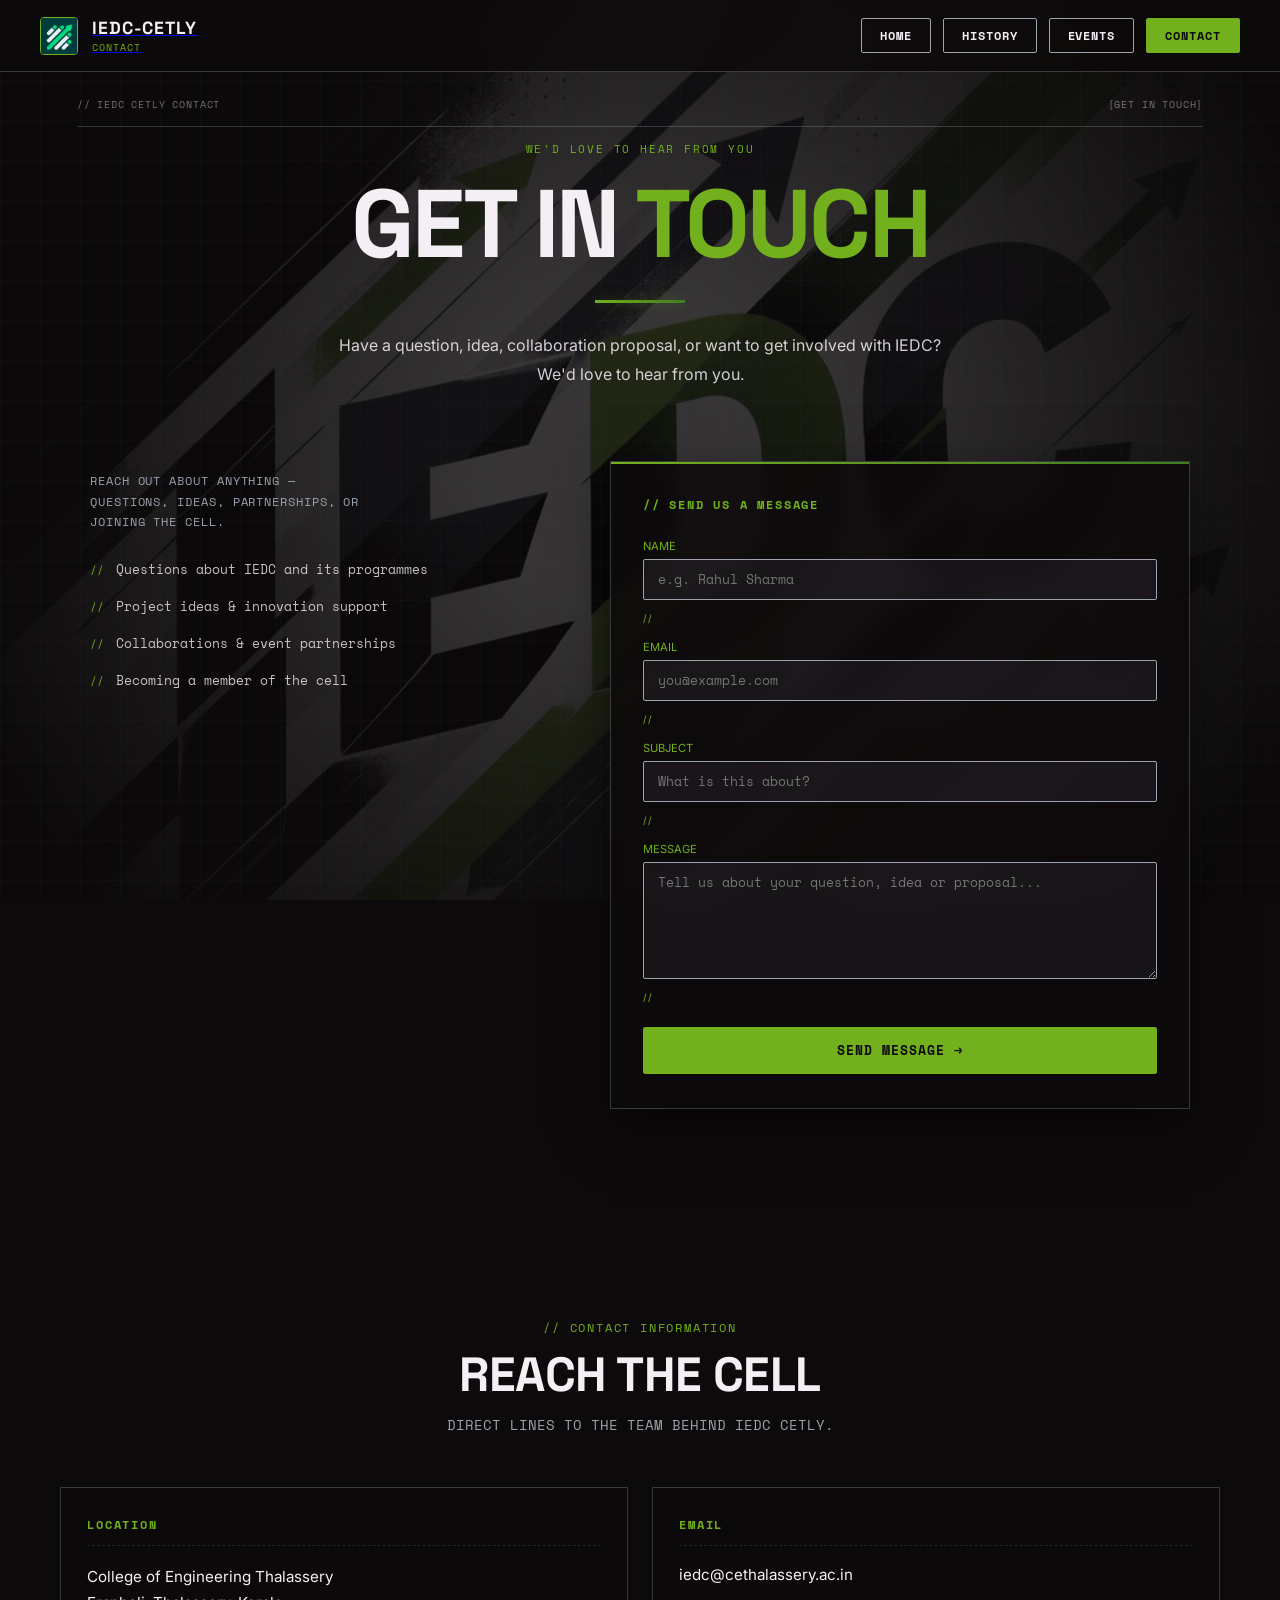
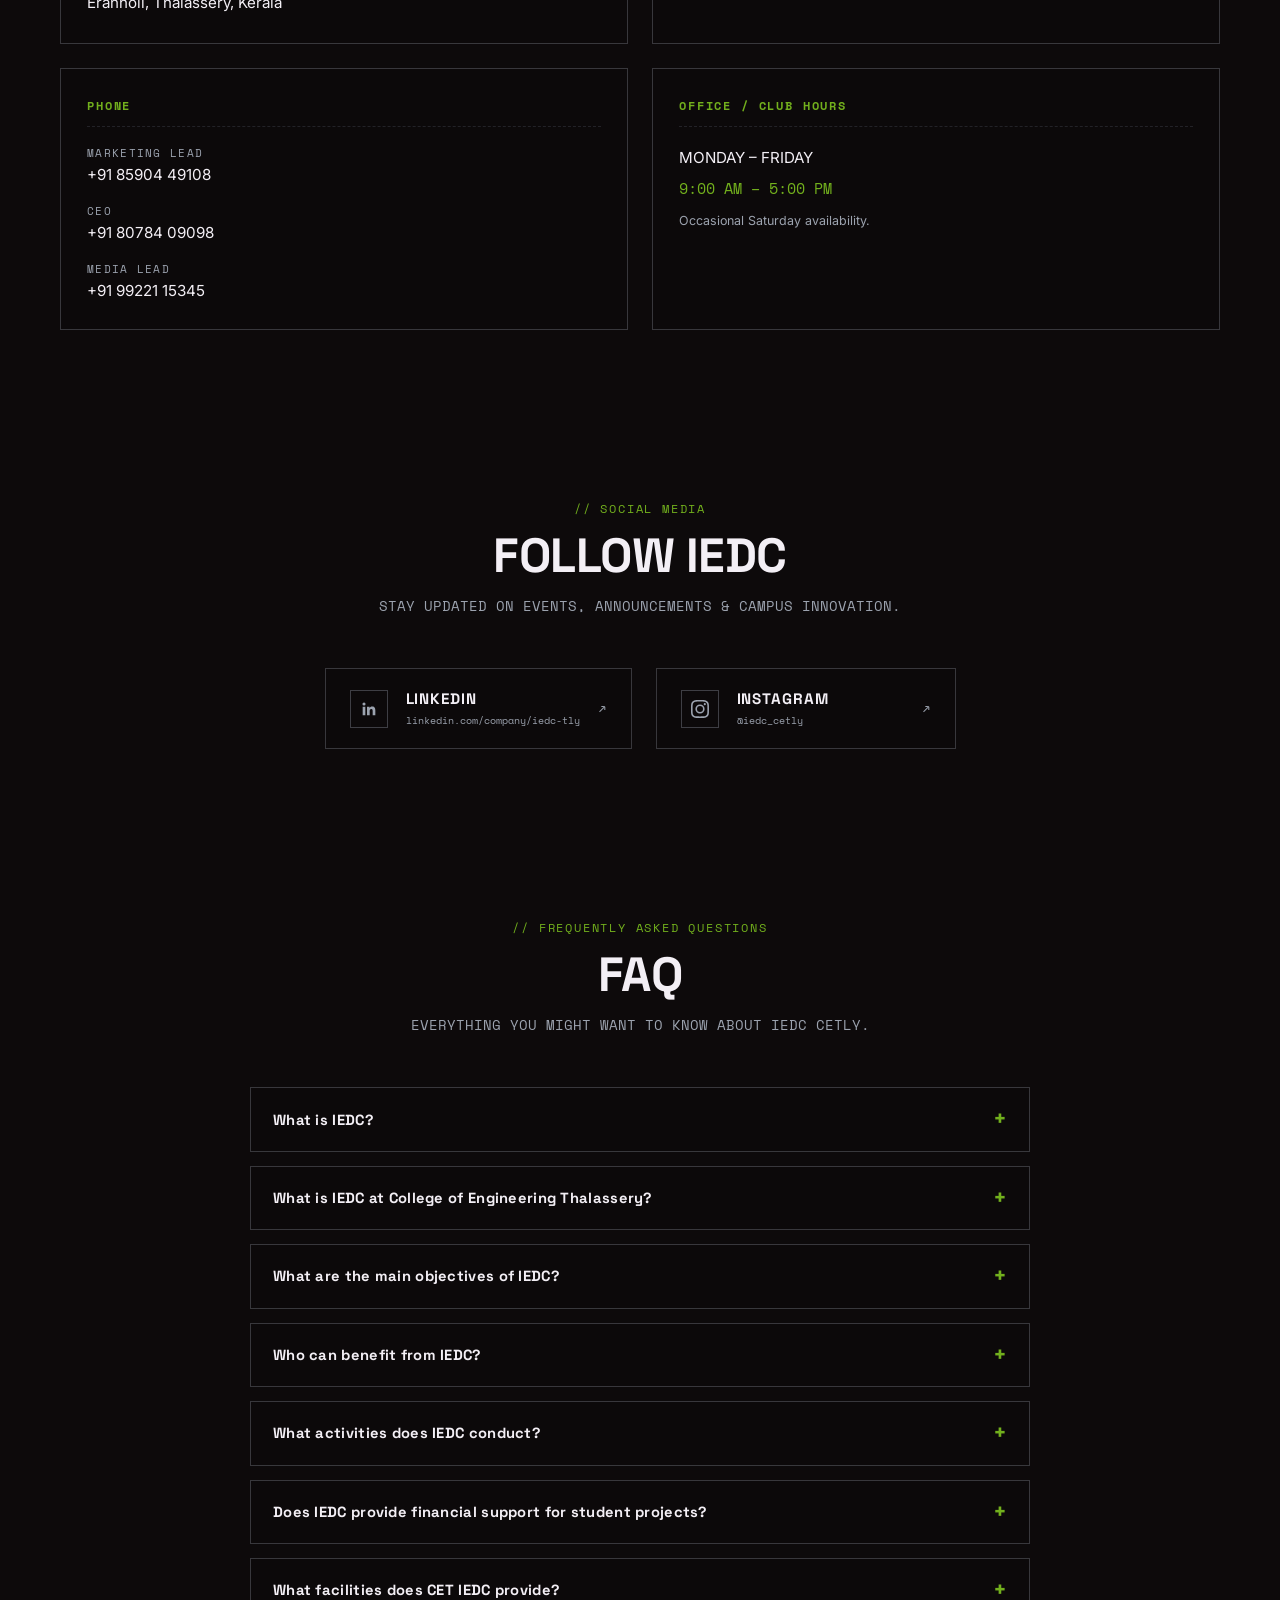
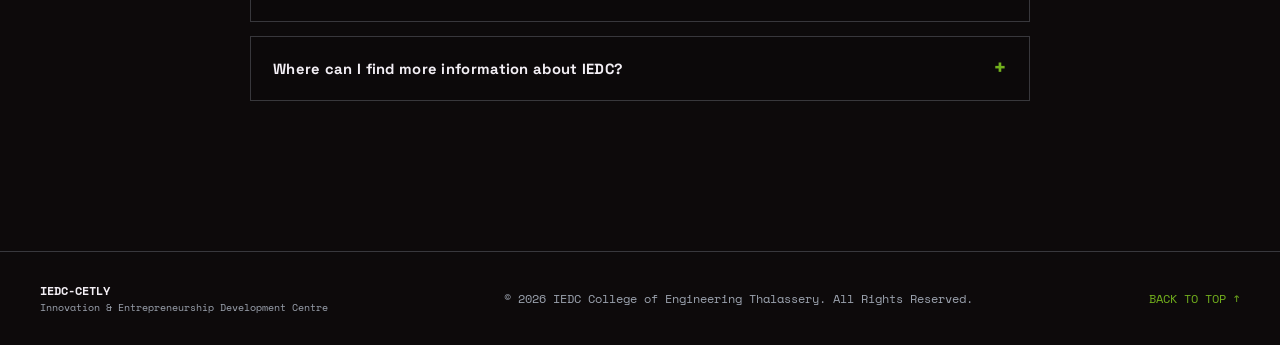
==== contact.html @ cf69c220 "Added contact page" ====
<!DOCTYPE html>
<html lang="en">
<head>
  <meta charset="UTF-8">
  <meta name="viewport" content="width=device-width, initial-scale=1.0">

  <title>Contact | IEDC-CETLY</title>

  <meta name="description" content="Get in touch with IEDC College of Engineering Thalassery — send a message, reach the team directly, follow us on social media, and find answers to common questions.">
  <meta name="theme-color" content="#0D0A0B">

  <!-- Open Graph / Social Media -->
  <meta property="og:type" content="website">
  <meta property="og:url" content="https://iedc-tly.github.io/IEDC-CETLY/contact.html">
  <meta property="og:title" content="Contact | IEDC-CETLY">
  <meta property="og:description" content="Get in touch with IEDC College of Engineering Thalassery.">
  <meta property="og:image" content="https://iedc-tly.github.io/IEDC-CETLY/backdrop.jpg">

  <!-- Twitter Card -->
  <meta name="twitter:card" content="summary_large_image">
  <meta name="twitter:title" content="Contact | IEDC-CETLY">
  <meta name="twitter:description" content="Get in touch with IEDC College of Engineering Thalassery.">
  <meta name="twitter:image" content="https://iedc-tly.github.io/IEDC-CETLY/backdrop.jpg">

  <!-- Fonts -->
  <link rel="preconnect" href="https://fonts.googleapis.com">
  <link rel="preconnect" href="https://fonts.gstatic.com" crossorigin>
  <link href="https://fonts.googleapis.com/css2?family=Space+Grotesk:wght@400;600;700&family=Space+Mono:ital,wght@0,400;0,700;1,400&family=Inter:wght@300;400;500;600&display=swap" rel="stylesheet">

  <!-- Stylesheets -->
  <link rel="stylesheet" href="style.css">
  <link rel="stylesheet" href="contact.css">
</head>
<body>

  <!-- Background System -->
  <div class="grid-background" aria-hidden="true"></div>
  <div class="backdrop-wrapper" aria-hidden="true">
    <picture class="backdrop-picture">
      <source media="(max-width: 768px)" srcset="mob-backdrop.png">
      <img src="backdrop.jpg" alt="" class="backdrop-img">
    </picture>
    <div class="backdrop-overlay"></div>
  </div>

  <!-- Navigation Bar -->
  <header class="navbar">
    <a href="index.html" class="nav-brand" aria-label="Return to IEDC-CETLY Homepage">
      <img src="iedclogo.jpeg" alt="IEDC CETLY Logo" class="brand-logo">
      <div class="brand-text">
        <span class="brand-title">IEDC-CETLY</span>
        <span class="brand-sub font-mono">CONTACT</span>
      </div>
    </a>

    <!-- Mobile Hamburger Toggle -->
    <button class="nav-toggle font-mono" id="nav-toggle" aria-label="Toggle navigation menu" aria-expanded="false">
      <span class="hamburger-bar"></span>
      <span class="hamburger-bar"></span>
      <span class="hamburger-bar"></span>
    </button>

    <nav class="nav-actions" id="nav-actions" aria-label="Main Navigation">
      <a href="index.html" class="btn btn-outline font-mono history-link">
        HOME
      </a>
      <a href="history.html" class="btn btn-outline font-mono history-link">
        HISTORY
      </a>
      <a href="events.html" class="btn btn-outline font-mono event-link">
        EVENTS
      </a>
      <a href="contact.html" class="btn btn-primary font-mono contact-link" aria-current="page">
        CONTACT
      </a>
    </nav>
  </header>

  <main>

    <!-- =========================================
         GET IN TOUCH
         ========================================= -->
    <section class="contact-intro">
      <div class="contact-intro-meta font-mono">
        <span>// IEDC CETLY CONTACT</span>
        <span>[GET IN TOUCH]</span>
      </div>

      <div class="contact-intro-content">
        <p class="contact-kicker font-mono">
          WE'D LOVE TO HEAR FROM YOU
        </p>

        <h1 class="contact-intro-title">
          GET IN <span>TOUCH</span>
        </h1>

        <div class="contact-intro-rule" aria-hidden="true"></div>

        <p class="contact-intro-message">
          Have a question, idea, collaboration proposal, or want to get involved with IEDC? We'd love to hear from you.
        </p>

        <div class="contact-intro-layout">
          <div class="contact-intro-copy">
            <p class="contact-intro-note font-mono">
              REACH OUT ABOUT ANYTHING — QUESTIONS, IDEAS, PARTNERSHIPS, OR JOINING THE CELL.
            </p>
            <ul class="contact-topics font-mono">
              <li>Questions about IEDC and its programmes</li>
              <li>Project ideas &amp; innovation support</li>
              <li>Collaborations &amp; event partnerships</li>
              <li>Becoming a member of the cell</li>
            </ul>
          </div>

          <div class="contact-form-card">
            <h2 class="contact-form-title font-mono">// SEND US A MESSAGE</h2>

            <form class="contact-form" id="contact-form" novalidate>
              <div class="form-group">
                <label for="contact-name">NAME</label>
                <input type="text" id="contact-name" name="name" placeholder="e.g. Rahul Sharma" required>
                <small class="contact-field-error" id="err-name" role="alert"></small>
              </div>

              <div class="form-group">
                <label for="contact-email">EMAIL</label>
                <input type="email" id="contact-email" name="email" placeholder="you@example.com" required>
                <small class="contact-field-error" id="err-email" role="alert"></small>
              </div>

              <div class="form-group">
                <label for="contact-subject">SUBJECT</label>
                <input type="text" id="contact-subject" name="subject" placeholder="What is this about?" required>
                <small class="contact-field-error" id="err-subject" role="alert"></small>
              </div>

              <div class="form-group">
                <label for="contact-message">MESSAGE</label>
                <textarea id="contact-message" name="message" rows="5" placeholder="Tell us about your question, idea or proposal..." required></textarea>
                <small class="contact-field-error" id="err-message" role="alert"></small>
              </div>

              <div class="contact-submit-row">
                <button type="submit" class="btn btn-primary font-mono" id="contact-submit">SEND MESSAGE →</button>
              </div>
            </form>

            <!-- Success / error states — activated once the contact
                 backend endpoint is connected (see CONTACT_CONFIG in
                 contact.js). Hidden until then. -->
            <div class="contact-view-success" id="contact-view-success" hidden tabindex="-1">
              <div class="contact-check" aria-hidden="true">✓</div>
              <h3>MESSAGE SENT SUCCESSFULLY</h3>
              <p>Thanks for reaching out. Our team will get back to you at <b id="contact-success-email"></b> soon.</p>
              <button type="button" class="btn btn-outline btn-sm font-mono" id="contact-success-again">SEND ANOTHER MESSAGE →</button>
            </div>

            <div class="contact-view-error" id="contact-view-error" hidden tabindex="-1">
              <div class="contact-error-mark" aria-hidden="true">!</div>
              <h3>MESSAGE COULD NOT BE SENT</h3>
              <p id="contact-error-msg">SOMETHING WENT WRONG. PLEASE TRY AGAIN.</p>
              <button type="button" class="btn btn-outline btn-sm font-mono" id="contact-error-retry">TRY AGAIN →</button>
            </div>
          </div>
        </div>
      </div>
    </section>

    <!-- =========================================
         CONTACT INFORMATION
         ========================================= -->
    <section class="contact-section" id="contact-info">
      <div class="section-header contact-section-header reveal">
        <div class="section-tag font-mono">// CONTACT INFORMATION</div>
        <h2 class="section-title">REACH THE CELL</h2>
        <p class="section-subtitle font-mono">DIRECT LINES TO THE TEAM BEHIND IEDC CETLY.</p>
      </div>

      <div class="contact-info-grid">
        <div class="contact-info-block reveal">
          <div class="contact-info-label font-mono">LOCATION</div>
          <div class="contact-info-value">College of Engineering Thalassery</div>
          <div class="contact-info-value">Eranholi, Thalassery, Kerala</div>
        </div>

        <div class="contact-info-block reveal">
          <div class="contact-info-label font-mono">EMAIL</div>
          <a class="contact-info-link" href="mailto:iedc@cethalassery.ac.in">iedc@cethalassery.ac.in</a>
        </div>

        <div class="contact-info-block reveal">
          <div class="contact-info-label font-mono">PHONE</div>
          <ul class="contact-phone-list">
            <li>
              <span class="contact-role font-mono">MARKETING LEAD</span>
              <a class="contact-info-link" href="tel:+918590449108">+91 85904 49108</a>
            </li>
            <li>
              <span class="contact-role font-mono">CEO</span>
              <a class="contact-info-link" href="tel:+918078409098">+91 80784 09098</a>
            </li>
            <li>
              <span class="contact-role font-mono">MEDIA LEAD</span>
              <a class="contact-info-link" href="tel:+919922115345">+91 99221 15345</a>
            </li>
          </ul>
        </div>

        <div class="contact-info-block reveal">
          <div class="contact-info-label font-mono">OFFICE / CLUB HOURS</div>
          <div class="contact-info-value">MONDAY – FRIDAY</div>
          <div class="contact-info-time font-mono">9:00 AM – 5:00 PM</div>
          <div class="contact-info-note">Occasional Saturday availability.</div>
        </div>
      </div>
    </section>

    <!-- =========================================
         SOCIAL MEDIA
         ========================================= -->
    <section class="contact-section" id="social">
      <div class="section-header contact-section-header reveal">
        <div class="section-tag font-mono">// SOCIAL MEDIA</div>
        <h2 class="section-title">FOLLOW IEDC</h2>
        <p class="section-subtitle font-mono">STAY UPDATED ON EVENTS, ANNOUNCEMENTS &amp; CAMPUS INNOVATION.</p>
      </div>

      <div class="contact-social-links">
        <a class="contact-social-link" href="https://www.linkedin.com/company/iedc-tly/" target="_blank" rel="noopener">
          <span class="contact-social-icon" aria-hidden="true">
            <svg viewBox="0 0 24 24" width="18" height="18" fill="currentColor" focusable="false">
              <path d="M20.45 20.45h-3.55v-5.57c0-1.33-.03-3.04-1.85-3.04-1.86 0-2.14 1.45-2.14 2.94v5.67H9.35V9h3.41v1.56h.05c.47-.9 1.63-1.85 3.36-1.85 3.6 0 4.27 2.37 4.27 5.45v6.29zM5.34 7.43a2.06 2.06 0 1 1 0-4.12 2.06 2.06 0 0 1 0 4.12zM7.12 20.45H3.56V9h3.56v11.45z"/>
            </svg>
          </span>
          <span class="contact-social-meta">
            <span class="contact-social-name">LINKEDIN</span>
            <span class="contact-social-handle font-mono">linkedin.com/company/iedc-tly</span>
          </span>
          <span class="contact-social-arrow font-mono" aria-hidden="true">↗</span>
        </a>

        <a class="contact-social-link" href="https://www.instagram.com/iedc_cetly/" target="_blank" rel="noopener">
          <span class="contact-social-icon" aria-hidden="true">
            <svg viewBox="0 0 24 24" width="18" height="18" fill="currentColor" focusable="false">
              <path d="M12 2.16c3.2 0 3.58.01 4.85.07 1.17.05 1.8.25 2.23.41.56.22.96.48 1.38.9.42.42.68.82.9 1.38.16.42.36 1.06.41 2.23.06 1.27.07 1.65.07 4.85s-.01 3.58-.07 4.85c-.05 1.17-.25 1.8-.41 2.23-.22.56-.48.96-.9 1.38-.42.42-.82.68-1.38.9-.42.16-1.06.36-2.23.41-1.27.06-1.65.07-4.85.07s-3.58-.01-4.85-.07c-1.17-.05-1.8-.25-2.23-.41a3.72 3.72 0 0 1-1.38-.9 3.72 3.72 0 0 1-.9-1.38c-.16-.42-.36-1.06-.41-2.23-.06-1.27-.07-1.65-.07-4.85s.01-3.58.07-4.85c.05-1.17.25-1.8.41-2.23.22-.56.48-.96.9-1.38.42-.42.82-.68 1.38-.9.42-.16 1.06-.36 2.23-.41 1.27-.06 1.65-.07 4.85-.07zM12 0C8.74 0 8.33.01 7.05.07 5.78.13 4.9.33 4.14.63a5.88 5.88 0 0 0-2.13 1.38A5.88 5.88 0 0 0 .63 4.14C.33 4.9.13 5.78.07 7.05.01 8.33 0 8.74 0 12s.01 3.67.07 4.95c.06 1.27.26 2.15.56 2.91.31.8.72 1.47 1.38 2.13a5.88 5.88 0 0 0 2.13 1.38c.76.3 1.64.5 2.91.56C8.33 23.99 8.74 24 12 24s3.67-.01 4.95-.07c1.27-.06 2.15-.26 2.91-.56a5.88 5.88 0 0 0 2.13-1.38 5.88 5.88 0 0 0 1.38-2.13c.3-.76.5-1.64.56-2.91.06-1.28.07-1.69.07-4.95s-.01-3.67-.07-4.95c-.06-1.27-.26-2.15-.56-2.91a5.88 5.88 0 0 0-1.38-2.13A5.88 5.88 0 0 0 19.86.63c-.76-.3-1.64-.5-2.91-.56C15.67.01 15.26 0 12 0zm0 5.84A6.16 6.16 0 1 0 18.16 12 6.16 6.16 0 0 0 12 5.84zm0 10.15A4 4 0 1 1 16 12a4 4 0 0 1-4 3.99zm7.85-10.4a1.44 1.44 0 1 1-1.44-1.44 1.44 1.44 0 0 1 1.44 1.44z"/>
            </svg>
          </span>
          <span class="contact-social-meta">
            <span class="contact-social-name">INSTAGRAM</span>
            <span class="contact-social-handle font-mono">@iedc_cetly</span>
          </span>
          <span class="contact-social-arrow font-mono" aria-hidden="true">↗</span>
        </a>
      </div>
    </section>

    <!-- =========================================
         FAQ
         ========================================= -->
    <section class="contact-section contact-faq-section" id="faq">
      <div class="section-header contact-section-header reveal">
        <div class="section-tag font-mono">// FREQUENTLY ASKED QUESTIONS</div>
        <h2 class="section-title">FAQ</h2>
        <p class="section-subtitle font-mono">EVERYTHING YOU MIGHT WANT TO KNOW ABOUT IEDC CETLY.</p>
      </div>

      <div class="faq-list" id="faq-list"></div>
    </section>

  </main>

  <!-- Footer -->
  <footer class="footer font-mono">
    <div class="footer-content">
      <div class="footer-brand">
        <span class="footer-title">IEDC-CETLY</span>
        <span class="footer-sub">Innovation & Entrepreneurship Development Centre</span>
      </div>
      <div class="footer-rights">
        © 2026 IEDC College of Engineering Thalassery. All Rights Reserved.
      </div>
      <div class="footer-top">
        <a href="#" id="scroll-top">BACK TO TOP ↑</a>
      </div>
    </div>
  </footer>

  <!-- Scripts -->
  <script src="contact.js"></script>
</body>
</html>
---- style.css ----
/* ==========================================================================
   IEDC-CETLY Minimal Design System
   Colors strictly used: #0D0A0B, #454955, #F3EFF5, #72B01D, #3F7D20
   ========================================================================== */

:root {
  --color-black: #0D0A0B;
  --color-gray: #9CA3AF;
  --color-light: #F3EFF5;
  --color-green-light: #72B01D;
  --color-green-dark: #3F7D20;
  
  --font-sans: 'Space Grotesk', 'Inter', -apple-system, BlinkMacSystemFont, sans-serif;
  --font-mono: 'Space Mono', monospace;
  --font-body: 'Inter', sans-serif;

  --border-subtle: 1px solid rgba(156, 163, 175, 0.3);
  --border-accent: 1px solid #72B01D;
}

* {
  margin: 0;
  padding: 0;
  box-sizing: border-box;
}

html {
  scroll-behavior: smooth;
  background-color: var(--color-black);
  color: var(--color-light);
  font-family: var(--font-body);
}

body {
  min-height: 100vh;
  position: relative;
  overflow-x: hidden;
}

.font-mono {
  font-family: var(--font-mono);
}

/* Background Grid & Image Backdrop */
.grid-background {
  position: fixed;
  top: 0;
  left: 0;
  width: 100vw;
  height: 100vh;
  background-image: 
    linear-gradient(to right, rgba(69, 73, 85, 0.08) 1px, transparent 1px),
    linear-gradient(to bottom, rgba(69, 73, 85, 0.08) 1px, transparent 1px);
  background-size: 40px 40px;
  pointer-events: none;
  z-index: 1;
}

.backdrop-wrapper {
  position: fixed;
  top: 0;
  left: 0;
  width: 100%;
  height: 100%;
  z-index: 0;
  opacity: 0.18;
  pointer-events: none;
}

.backdrop-picture {
  display: block;
  width: 100%;
  height: 100%;
}

.backdrop-picture img,
.backdrop-img {
  width: 100%;
  height: 100%;
  object-fit: cover;
  filter: grayscale(30%) contrast(110%);
}

.backdrop-overlay {
  position: absolute;
  top: 0;
  left: 0;
  width: 100%;
  height: 100%;
  background: radial-gradient(circle at center, transparent 20%, var(--color-black) 90%);
}

/* Navbar */
.navbar {
  position: fixed;
  top: 0;
  left: 0;
  width: 100%;
  height: 72px;
  display: flex;
  align-items: center;
  justify-content: space-between;
  padding: 0 40px;
  background: rgba(13, 10, 11, 0.85);
  backdrop-filter: blur(12px);
  border-bottom: var(--border-subtle);
  z-index: 100;
}

.nav-brand {
  display: flex;
  align-items: center;
  gap: 14px;
}

.brand-logo {
  width: 38px;
  height: 38px;
  border-radius: 4px;
  object-fit: cover;
  border: 1px solid var(--color-green-light);
}

.brand-text {
  display: flex;
  flex-direction: column;
}

.brand-title {
  font-family: var(--font-sans);
  font-weight: 700;
  font-size: 1.1rem;
  letter-spacing: 0.05em;
  color: var(--color-light);
}

.brand-sub {
  font-size: 0.65rem;
  color: var(--color-green-light);
  letter-spacing: 0.1em;
}


/* Accessibility Focus Ring & Scroll Lock */
:focus-visible {
  outline: 2px solid var(--color-green-light);
  outline-offset: 3px;
}

body.modal-open {
  overflow: hidden;
}

.nav-actions {
  display: flex;
  align-items: center;
  gap: 12px;
}

/* Mobile Hamburger Toggle Button */
.nav-toggle {
  display: none;
  flex-direction: column;
  justify-content: space-around;
  width: 32px;
  height: 32px;
  background: transparent;
  border: 1px solid var(--color-green-light);
  border-radius: 4px;
  padding: 6px 4px;
  cursor: pointer;
  z-index: 110;
}

.hamburger-bar {
  width: 100%;
  height: 2px;
  background-color: var(--color-green-light);
  transition: all 0.3s ease;
  transform-origin: center;
}

.nav-toggle.active .hamburger-bar:nth-child(1) {
  transform: translateY(7px) rotate(45deg);
}

.nav-toggle.active .hamburger-bar:nth-child(2) {
  opacity: 0;
}

.nav-toggle.active .hamburger-bar:nth-child(3) {
  transform: translateY(-7px) rotate(-45deg);
}

/* Buttons */
.btn {
  display: inline-flex;
  align-items: center;
  justify-content: center;
  text-decoration: none;
  padding: 8px 18px;
  font-size: 0.75rem;
  font-weight: 700;
  letter-spacing: 0.08em;
  cursor: pointer;
  transition: all 0.25s ease;
  border-radius: 2px;
  outline: none;
}

.btn:hover,
.btn:focus,
.btn:active {
  text-decoration: none;
}

.btn-outline {
  background: transparent;
  color: var(--color-light);
  border: 1px solid var(--color-gray);
}

.history-link,
.event-link,
.contact-link,
.open-events {
  text-decoration: none;
}

.btn-outline:hover {
  border-color: var(--color-green-light);
  color: var(--color-green-light);
  background: rgba(114, 176, 29, 0.08);
}

.btn-primary {
  background: var(--color-green-light);
  color: var(--color-black);
  border: 1px solid var(--color-green-light);
}

.btn-primary:hover {
  background: var(--color-green-dark);
  border-color: var(--color-green-dark);
  color: var(--color-light);
  box-shadow: 0 0 15px rgba(114, 176, 29, 0.3);
}

.btn-secondary {
  background: var(--color-gray);
  color: var(--color-light);
  border: 1px solid var(--color-gray);
}

.btn-secondary:hover {
  background: transparent;
  border-color: var(--color-light);
}

.btn-sm {
  padding: 5px 12px;
  font-size: 0.7rem;
}

/* Hero Section */
.hero-section {
  position: relative;
  min-height: 100vh;
  display: flex;
  align-items: center;
  justify-content: center;
  padding: 120px 20px 60px 20px;
  z-index: 2;
}

.frame-container {
  position: relative;
  max-width: 900px;
  width: 100%;
  border: var(--border-subtle);
  background: rgba(13, 10, 11, 0.75);
  backdrop-filter: blur(8px);
  padding: 60px 50px;
  text-align: center;
  box-shadow: 0 20px 50px rgba(0, 0, 0, 0.5);
}

.corner-mark {
  position: absolute;
  font-family: var(--font-mono);
  font-size: 1.2rem;
  color: var(--color-green-light);
  line-height: 1;
}

.top-left { top: -8px; left: -8px; }
.top-right { top: -8px; right: -8px; }
.bottom-left { bottom: -8px; left: -8px; }
.bottom-right { bottom: -8px; right: -8px; }

.hero-meta {
  display: flex;
  justify-content: space-between;
  font-size: 0.7rem;
  color: var(--color-gray);
  margin-bottom: 35px;
  border-bottom: 1px dashed rgba(69, 73, 85, 0.4);
  padding-bottom: 12px;
}

.hero-quote {
  font-family: var(--font-sans);
  font-size: clamp(2.5rem, 5vw, 4.2rem);
  font-weight: 700;
  line-height: 1.1;
  letter-spacing: -0.02em;
  color: var(--color-light);
  margin-bottom: 30px;
  text-transform: uppercase;
}

.highlight-text {
  color: var(--color-green-light);
  background: linear-gradient(180deg, transparent 60%, rgba(63, 125, 32, 0.4) 60%);
}

.hero-description {
  max-width: 680px;
  margin: 0 auto;
  font-size: 0.9rem;
  line-height: 1.7;
  color: rgba(243, 239, 245, 0.85);
  text-align: justify;
  border-left: 2px solid var(--color-green-light);
  padding-left: 20px;
}

.hero-buttons {
  display: flex;
  gap: 16px;
  justify-content: center;
  flex-wrap: wrap;
}

/* =========================================================
   LANDING PAGE: SMALL UPCOMING EVENT CARDS (BELOW HERO)
   ========================================================= */

.landing-events-section {
  position: relative;
  width: 100%;
  padding: 0 20px 50px 20px;
  z-index: 2;
}

.landing-events-container {
  max-width: 900px;
  margin: 0 auto;
}

.landing-events-header {
  display: flex;
  align-items: center;
  justify-content: space-between;
  margin-bottom: 16px;
}

.events-header-left {
  display: flex;
  align-items: center;
  gap: 10px;
}

.pulse-indicator {
  width: 8px;
  height: 8px;
  border-radius: 50%;
  background-color: var(--color-green-light);
  box-shadow: 0 0 8px var(--color-green-light);
  display: inline-block;
  animation: pulse-glow 2s infinite ease-in-out;
}

@keyframes pulse-glow {
  0%, 100% {
    opacity: 1;
    transform: scale(1);
    box-shadow: 0 0 8px var(--color-green-light);
  }
  50% {
    opacity: 0.4;
    transform: scale(0.85);
    box-shadow: 0 0 2px var(--color-green-light);
  }
}

.landing-events-header .section-tag {
  font-size: 0.72rem;
  color: var(--color-green-light);
  letter-spacing: 0.15em;
}

.landing-all-events-link {
  font-size: 0.72rem;
  color: var(--color-gray);
  letter-spacing: 0.1em;
  text-decoration: none;
  transition: color 0.2s ease;
}

.landing-all-events-link:hover {
  color: var(--color-green-light);
}

.landing-events-grid {
  display: grid;
  grid-template-columns: repeat(3, 1fr);
  gap: 18px;
}

.small-event-card {
  position: relative;
  display: flex;
  flex-direction: column;
  justify-content: space-between;
  background: rgba(13, 10, 11, 0.85);
  border: var(--border-subtle);
  backdrop-filter: blur(8px);
  padding: 20px 18px;
  transition: transform 0.3s ease, border-color 0.3s ease, box-shadow 0.3s ease;
}

.small-event-card::before {
  content: "";
  position: absolute;
  top: 0;
  left: 0;
  width: 0%;
  height: 2px;
  background: var(--color-green-light);
  transition: width 0.35s ease;
}

.small-event-card:hover {
  transform: translateY(-4px);
  border-color: var(--color-green-light);
  box-shadow: 0 10px 25px rgba(114, 176, 29, 0.12);
}

.small-event-card:hover::before {
  width: 100%;
}

.small-event-top {
  display: flex;
  align-items: center;
  justify-content: space-between;
  gap: 8px;
  margin-bottom: 12px;
}

.small-event-date {
  font-size: 0.68rem;
  font-weight: 700;
  color: var(--color-green-light);
  letter-spacing: 0.08em;
}

.small-event-tag {
  font-size: 0.58rem;
  letter-spacing: 0.08em;
  padding: 2px 6px;
  background: rgba(114, 176, 29, 0.1);
  border: 1px solid rgba(114, 176, 29, 0.3);
  color: var(--color-green-light);
  border-radius: 2px;
}

.small-event-title {
  font-family: var(--font-sans);
  font-size: 1.05rem;
  font-weight: 700;
  color: var(--color-light);
  line-height: 1.25;
  margin-bottom: 8px;
}

.small-event-desc {
  font-family: var(--font-body);
  font-size: 0.76rem;
  color: var(--color-gray);
  line-height: 1.5;
  margin-bottom: 14px;
  display: -webkit-box;
  -webkit-line-clamp: 2;
  -webkit-box-orient: vertical;
  overflow: hidden;
}

.small-event-details {
  font-size: 0.62rem;
  color: var(--color-gray);
  border-top: 1px dashed rgba(69, 73, 85, 0.4);
  padding-top: 10px;
  margin-bottom: 14px;
  letter-spacing: 0.05em;
}

.small-event-btn {
  width: 100%;
  text-align: center;
  font-size: 0.68rem;
  padding: 6px 12px;
  align-self: flex-start;
  margin-top: auto;
}

@media (max-width: 900px) {
  .landing-events-grid {
    grid-template-columns: repeat(2, 1fr);
  }
}

@media (max-width: 600px) {
  .landing-events-grid {
    grid-template-columns: 1fr;
    gap: 14px;
  }
}

/* Line Leading Section */
.line-leading-container {
  position: relative;
  display: flex;
  flex-direction: column;
  align-items: center;
  justify-content: center;
  padding: 40px 0;
  z-index: 2;
}

.line-meta {
  font-size: 0.75rem;
  color: var(--color-green-light);
  letter-spacing: 0.15em;
  margin-bottom: 15px;
  display: flex;
  align-items: center;
  gap: 8px;
}

.line-leading-track {
  width: 2px;
  height: 120px;
  background: rgba(69, 73, 85, 0.3);
  position: relative;
  overflow: hidden;
}

.line-leading-fill {
  width: 100%;
  height: 0%;
  background: linear-gradient(to bottom, var(--color-green-light), var(--color-green-dark));
  position: absolute;
  top: 0;
  left: 0;
  box-shadow: 0 0 10px var(--color-green-light);
}

/* Our Mission Section */
.mission-section {
  position: relative;
  max-width: 1200px;
  margin: 0 auto;
  padding: 60px 20px 60px 20px;
  z-index: 2;
}

.mission-grid {
  display: grid;
  grid-template-columns: repeat(auto-fit, minmax(280px, 1fr));
  gap: 24px;
}

.mission-card {
  position: relative;
  background: rgba(13, 10, 11, 0.85);
  border: var(--border-subtle);
  padding: 32px 28px;
  display: flex;
  flex-direction: column;
  transition: transform 0.3s ease, border-color 0.3s ease, box-shadow 0.3s ease;
  backdrop-filter: blur(8px);
  opacity: 0; /* Animated by anime.js on scroll */
  transform: translateY(30px);
}

.mission-card:hover {
  transform: translateY(-6px);
  border-color: var(--color-green-light);
  box-shadow: 0 10px 30px rgba(114, 176, 29, 0.12);
}

.mission-card:hover .card-border-line {
  width: 100%;
}

.mission-num {
  font-size: 0.75rem;
  color: var(--color-green-light);
  letter-spacing: 0.15em;
  margin-bottom: 16px;
  font-weight: 700;
}

.mission-card-title {
  font-family: var(--font-sans);
  font-size: 1.3rem;
  font-weight: 700;
  color: var(--color-light);
  margin-bottom: 12px;
  letter-spacing: -0.01em;
}

.mission-card-text {
  font-size: 0.85rem;
  color: var(--color-gray);
  line-height: 1.65;
}

/* Meet The Team Section */
.team-section {
  position: relative;
  max-width: 1200px;
  margin: 0 auto;
  padding: 60px 20px 120px 20px;
  z-index: 2;
}

.section-header {
  text-align: center;
  margin-bottom: 60px;
}

.section-tag {
  font-size: 0.75rem;
  color: var(--color-green-light);
  letter-spacing: 0.15em;
  margin-bottom: 8px;
}

.section-title {
  font-family: var(--font-sans);
  font-size: clamp(2rem, 4vw, 3rem);
  font-weight: 700;
  color: var(--color-light);
  letter-spacing: -0.01em;
}

.section-subtitle {
  font-size: 0.85rem;
  color: var(--color-gray);
  margin-top: 10px;
}

/* Centered Nodal Officer regular card above the leads */
.nodal-lead-container {
  display: flex;
  justify-content: center;
  margin-bottom: 28px;
}

.nodal-card-link {
  width: 100%;
  max-width: 280px;
}

/* Team Grid */
.team-grid {
  display: grid;
  grid-template-columns: repeat(auto-fill, minmax(260px, 1fr));
  gap: 24px;
}

.team-card-link {
  text-decoration: none;
  color: inherit;
  display: block;
}

.team-card-link:hover .card-footer {
  color: var(--color-green-light);
}

.team-card {
  position: relative;
  background: rgba(13, 10, 11, 0.85);
  border: var(--border-subtle);
  padding: 24px;
  display: flex;
  flex-direction: column;
  transition: transform 0.3s ease, border-color 0.3s ease;
  opacity: 0; /* Animated by anime.js on scroll */
  transform: translateY(30px);
}

.team-card:hover {
  transform: translateY(-6px);
  border-color: var(--color-green-light);
  box-shadow: 0 10px 30px rgba(114, 176, 29, 0.1);
}

.team-card:hover .card-border-line {
  width: 100%;
}

.card-border-line {
  position: absolute;
  top: 0;
  left: 0;
  height: 2px;
  width: 0%;
  background: var(--color-green-light);
  transition: width 0.4s ease;
}

.card-header {
  display: flex;
  justify-content: space-between;
  font-size: 0.7rem;
  margin-bottom: 20px;
  color: var(--color-gray);
}

.role-tag {
  color: var(--color-green-light);
  font-weight: 700;
}

.team-avatar-wrapper {
  position: relative;
  width: 100%;
  aspect-ratio: 4 / 5;
  background: rgba(13, 10, 11, 0.6);
  border: 1px solid rgba(243, 239, 245, 0.15);
  border-radius: 4px;
  overflow: hidden;
  margin-bottom: 18px;
  display: flex;
  align-items: center;
  justify-content: center;
  transition: border-color 0.3s ease, box-shadow 0.3s ease;
}

.team-card:hover .team-avatar-wrapper {
  border-color: var(--color-green-light);
  box-shadow: 0 0 16px rgba(114, 176, 29, 0.22);
}

.team-avatar-img {
  width: 100%;
  height: 100%;
  object-fit: cover;
  object-position: center 15%;
  filter: grayscale(15%) contrast(105%);
  transition: transform 0.4s ease, filter 0.4s ease;
  display: block;
}

.team-card:hover .team-avatar-img {
  filter: grayscale(0%) contrast(110%);
  transform: scale(1.05);
}

.avatar-placeholder {
  width: 100%;
  height: 100%;
  background: rgba(69, 73, 85, 0.35);
  display: flex;
  align-items: center;
  justify-content: center;
  color: var(--color-green-light);
  font-family: var(--font-mono);
  font-weight: 700;
  font-size: 1.8rem;
  transition: background 0.3s ease, color 0.3s ease;
}

.team-card:hover .avatar-placeholder {
  background: var(--color-green-dark);
  color: var(--color-light);
}

.member-name {
  font-family: var(--font-sans);
  font-size: 1.1rem;
  font-weight: 700;
  color: var(--color-light);
  margin-bottom: 4px;
}

.member-role {
  font-size: 0.7rem;
  color: var(--color-green-light);
  margin-bottom: 12px;
  letter-spacing: 0.05em;
}

.member-desc {
  font-size: 0.8rem;
  color: rgba(243, 239, 245, 0.7);
  line-height: 1.5;
  margin-bottom: 20px;
  flex-grow: 1;
}

.card-footer {
  font-size: 0.65rem;
  color: var(--color-gray);
  border-top: 1px dashed rgba(69, 73, 85, 0.4);
  padding-top: 12px;
}

/* Modals */
.modal-overlay {
  position: fixed;
  top: 0;
  left: 0;
  width: 100vw;
  height: 100vh;
  background: rgba(13, 10, 11, 0.9);
  backdrop-filter: blur(8px);
  display: flex;
  align-items: center;
  justify-content: center;
  z-index: 1000;
  opacity: 0;
  pointer-events: none;
  transition: opacity 0.3s ease;
}

.modal-overlay.active {
  opacity: 1;
  pointer-events: auto;
}

.modal-card {
  width: 90%;
  max-width: 580px;
  background: var(--color-black);
  border: 1px solid var(--color-green-light);
  box-shadow: 0 25px 60px rgba(0, 0, 0, 0.8);
  padding: 30px;
  transform: scale(0.95);
  transition: transform 0.3s ease;
}

.modal-overlay.active .modal-card {
  transform: scale(1);
}

.modal-header {
  display: flex;
  justify-content: space-between;
  align-items: center;
  font-size: 0.75rem;
  color: var(--color-green-light);
  border-bottom: 1px solid var(--color-gray);
  padding-bottom: 15px;
  margin-bottom: 20px;
}

.modal-close {
  background: none;
  border: none;
  color: var(--color-light);
  font-size: 1.5rem;
  cursor: pointer;
  line-height: 1;
}

.modal-close:hover {
  color: var(--color-green-light);
}

.modal-title {
  font-family: var(--font-sans);
  font-size: 1.4rem;
  color: var(--color-light);
  margin-bottom: 10px;
}

.modal-text {
  font-size: 0.85rem;
  color: var(--color-gray);
  margin-bottom: 25px;
}

/* Event List Styling */
.events-list {
  display: flex;
  flex-direction: column;
  gap: 16px;
}

.event-item {
  display: flex;
  align-items: center;
  justify-content: space-between;
  padding: 14px;
  background: rgba(69, 73, 85, 0.15);
  border-left: 3px solid var(--color-green-light);
  gap: 15px;
}

.event-date {
  font-size: 0.7rem;
  color: var(--color-green-light);
  white-space: nowrap;
}

.event-heading {
  font-size: 0.9rem;
  color: var(--color-light);
  margin-bottom: 4px;
}

.event-info p {
  font-size: 0.75rem;
  color: var(--color-gray);
}

/* Forms */
.join-form {
  display: flex;
  flex-direction: column;
  gap: 14px;
}

.form-group {
  display: flex;
  flex-direction: column;
  gap: 6px;
}

.form-group label {
  font-size: 0.7rem;
  color: var(--color-green-light);
}

input, textarea, select {
  width: 100%;
  padding: 10px 14px;
  background: rgba(69, 73, 85, 0.2);
  border: 1px solid var(--color-gray);
  color: var(--color-light);
  font-family: var(--font-mono);
  font-size: 0.8rem;
  border-radius: 2px;
  outline: none;
}

input:focus, textarea:focus, select:focus {
  border-color: var(--color-green-light);
  background: rgba(114, 176, 29, 0.05);
}

/* Footer */
.footer {
  position: relative;
  border-top: var(--border-subtle);
  background: var(--color-black);
  padding: 30px 40px;
  font-size: 0.75rem;
  color: var(--color-gray);
  z-index: 10;
}

.footer-content {
  display: flex;
  justify-content: space-between;
  align-items: center;
  flex-wrap: wrap;
  gap: 20px;
}

.footer-brand {
  display: flex;
  flex-direction: column;
}

.footer-title {
  color: var(--color-light);
  font-weight: 700;
}

.footer-sub {
  font-size: 0.65rem;
}

.footer-top a {
  color: var(--color-green-light);
  text-decoration: none;
}

.footer-top a:hover {
  text-decoration: underline;
}

/* Responsive styles */
@media (max-width: 768px) {
  .nav-toggle {
    display: flex;
  }

  .nav-actions {
    position: fixed;
    top: 72px;
    left: 0;
    width: 100vw;
    background: rgba(13, 10, 11, 0.96);
    backdrop-filter: blur(16px);
    border-bottom: var(--border-subtle);
    flex-direction: column;
    padding: 24px;
    gap: 16px;
    transform: translateY(-120%);
    opacity: 0;
    pointer-events: none;
    transition: transform 0.3s ease, opacity 0.3s ease;
    z-index: 99;
  }

  .nav-actions.active {
    transform: translateY(0);
    opacity: 1;
    pointer-events: auto;
  }

  .nav-actions .btn {
    width: 100%;
    text-align: center;
    padding: 12px 20px;
    font-size: 0.85rem;
  }

  .navbar {
    padding: 0 20px;
  }

  .nodal-card-link {
    max-width: 260px;
  }

  .team-grid {
    grid-template-columns: repeat(2, 1fr);
    gap: 16px;
  }

  .team-card {
    padding: 16px;
  }

  .team-avatar-wrapper {
    aspect-ratio: 4 / 5;
    margin-bottom: 12px;
  }

  .member-name {
    font-size: 0.95rem;
  }

  .footer-content {
    flex-direction: column;
    text-align: center;
  }
}

@media (max-width: 480px) {
  .nodal-card-link {
    max-width: 100%;
  }

  .team-grid {
    grid-template-columns: repeat(2, 1fr);
    gap: 10px;
  }

  .team-card {
    padding: 12px;
  }

  .card-header {
    margin-bottom: 10px;
    font-size: 0.58rem;
  }

  .team-avatar-wrapper {
    aspect-ratio: 4 / 5;
    margin-bottom: 10px;
  }

  .member-name {
    font-size: 0.85rem;
  }

  .member-role {
    font-size: 0.6rem;
    margin-bottom: 8px;
  }

  .card-footer {
    font-size: 0.58rem;
    padding-top: 8px;
  }
}

/* mobile fix */

.backdrop-wrapper,
.grid-background {
  height: 100vh;
  height: 100dvh;
}
 
.hero-section {
  min-height: 100vh;
  min-height: 100dvh;
}
 
/* Optional but recommended: backdrop-filter is one of the more expensive
   properties for mobile GPUs, and on a position:fixed navbar it can lag
   a frame or two behind scroll, adding to the "floaty" feel. Cheapen it
   on small screens. */
@media (max-width: 600px) {
  .navbar {
    backdrop-filter: blur(6px);
  }
  .frame-container {
    backdrop-filter: none;
    background: rgba(13, 10, 11, 0.9);
  }
}
 
/* ---- FIX 2: Navbar overflow ----
   Cause: logo + brand text + 3 buttons is ~470-500px of content with no
   wrap and no mobile sizing — doesn't fit in a 375-414px viewport. */
@media (max-width: 600px) {
  .navbar {
    flex-wrap: wrap;
    height: auto;
    row-gap: 10px;
    padding: 12px 16px;
  }
 
  .brand-sub {
    display: none; /* "CET THALASSERY" subtitle - drop it, logo+title is enough */
  }
 
  .nav-actions {
    width: 100%;
    justify-content: space-between;
    gap: 8px;
  }
 
  .nav-actions .btn {
    flex: 1;
    padding: 8px 6px;
    font-size: 0.62rem;
    text-align: center;
  }
 
  /* navbar height is now variable (wraps to 2 rows), so give the hero
     section more clearance instead of the fixed 120px it assumes */
  .hero-section {
    padding-top: 150px;
  }
}
 
/* ---- FIX 3: Event items in the Events modal squish on mobile ----
   Cause: .event-item is a flex row (date, info, button) with no wrap. */
@media (max-width: 600px) {
  .event-item {
    flex-direction: column;
    align-items: flex-start;
    gap: 8px;
  }
 
  .event-item .btn-sm {
    align-self: flex-start;
  }
}
 
/* ---- FIX 4: Minor polish ----
   Hero meta row (two spans, space-between) and justified body text both
   get cramped/ugly on narrow screens. */
@media (max-width: 600px) {
  .hero-meta {
    flex-direction: column;
    gap: 6px;
    align-items: flex-start;
  }
 
  .hero-description {
    text-align: left;
  }
 
  .mission-grid {
    grid-template-columns: 1fr; /* was minmax(280px,1fr), borderline on narrow phones */
  }
}
---- contact.css ----
/* ==========================================================================
   IEDC-CETLY CONTACT — feature stylesheet
   --------------------------------------------------------------------------
   Built entirely on the existing design system (style.css):
   colors #0D0A0B / #454955 / #F3EFF5 / #72B01D / #3F7D20, Space Grotesk +
   Space Mono + Inter, .btn / .btn-outline / .btn-primary, .form-group +
   input styles, grid background & backdrop. No new palette, fonts, buttons
   or textures — only contact-specific layout.
   ========================================================================== */

/* ==========================================================================
   GET IN TOUCH — INTRO
   ========================================================================== */

.contact-intro {
  position: relative;
  min-height: 92vh;
  display: flex;
  flex-direction: column;
  justify-content: center;
  padding: 140px clamp(24px, 6vw, 100px) 80px;
  z-index: 2;
}

.contact-intro-meta {
  position: absolute;
  top: 96px;
  left: clamp(24px, 6vw, 100px);
  right: clamp(24px, 6vw, 100px);
  display: flex;
  justify-content: space-between;
  padding-bottom: 14px;
  border-bottom: var(--border-subtle);
  color: rgba(243, 239, 245, 0.45);
  font-size: 0.65rem;
  letter-spacing: 0.08em;
}

.contact-intro-content {
  width: min(100%, 1100px);
  margin: 0 auto;
}

.contact-kicker {
  margin-bottom: 22px;
  color: var(--color-green-light);
  font-size: 0.7rem;
  letter-spacing: 0.16em;
  text-align: center;
}

.contact-intro-title {
  font-family: var(--font-sans);
  font-size: clamp(3rem, 8vw, 6rem);
  line-height: 0.95;
  letter-spacing: -0.03em;
  font-weight: 700;
  color: var(--color-light);
  text-align: center;
  text-transform: uppercase;
}

.contact-intro-title span {
  color: var(--color-green-light);
}

.contact-intro-rule {
  width: 90px;
  height: 3px;
  margin: 30px auto 0;
  background: linear-gradient(90deg, var(--color-green-light), var(--color-green-dark));
  box-shadow: 0 0 12px rgba(114, 176, 29, 0.35);
}

.contact-intro-message {
  max-width: 640px;
  margin: 28px auto 0;
  text-align: center;
  font-size: 1rem;
  line-height: 1.8;
  color: rgba(243, 239, 245, 0.85);
}

/* Intro layout: copy alongside the form */
.contact-intro-layout {
  display: grid;
  grid-template-columns: 1fr 1.25fr;
  gap: 56px;
  align-items: start;
  margin-top: 72px;
}

.contact-intro-copy {
  padding-top: 10px;
}

.contact-intro-note {
  font-size: 0.72rem;
  color: var(--color-gray);
  line-height: 1.8;
  letter-spacing: 0.08em;
  margin-bottom: 26px;
  max-width: 40ch;
}

.contact-topics {
  list-style: none;
  display: flex;
  flex-direction: column;
  gap: 16px;
  padding: 0;
}

.contact-topics li {
  display: flex;
  align-items: baseline;
  gap: 12px;
  font-size: 0.82rem;
  color: rgba(243, 239, 245, 0.8);
  line-height: 1.6;
}

.contact-topics li::before {
  content: "//";
  color: var(--color-green-light);
  font-size: 0.7rem;
  flex-shrink: 0;
}

/* ==========================================================================
   CONTACT FORM
   ========================================================================== */

.contact-form-card {
  position: relative;
  background: rgba(13, 10, 11, 0.85);
  border: var(--border-subtle);
  backdrop-filter: blur(8px);
  padding: 34px 32px;
  box-shadow: 0 20px 50px rgba(0, 0, 0, 0.5);
}

.contact-form-card::before {
  content: "";
  position: absolute;
  top: 0;
  left: 0;
  height: 2px;
  width: 100%;
  background: linear-gradient(90deg, var(--color-green-light), var(--color-green-dark));
}

.contact-form-title {
  font-size: 0.75rem;
  color: var(--color-green-light);
  letter-spacing: 0.15em;
  margin-bottom: 26px;
  font-weight: 700;
}

.contact-form {
  display: flex;
  flex-direction: column;
  gap: 16px;
}

.contact-form textarea {
  resize: vertical;
  min-height: 110px;
}

.contact-form input,
.contact-form textarea {
  transition: border-color 0.25s ease, background 0.25s ease;
}

.contact-form input.invalid,
.contact-form textarea.invalid {
  border-color: var(--color-light);
  border-style: dashed;
}

.contact-field-error {
  display: block;
  margin-top: 6px;
  font-size: 0.62rem;
  letter-spacing: 0.06em;
  color: var(--color-light);
}

.contact-field-error::before {
  content: "// ";
  color: var(--color-green-light);
}

.contact-submit-row {
  margin-top: 8px;
}

.contact-submit-row .btn {
  width: 100%;
  padding: 13px 18px;
  font-size: 0.8rem;
}

/* Success / error states (activated once the backend endpoint is set
   in CONTACT_CONFIG — contact.js). */
.contact-view-success,
.contact-view-error {
  text-align: center;
  padding: 26px 6px 10px;
}

.contact-view-success[hidden],
.contact-view-error[hidden] {
  display: none;
}

.contact-check {
  width: 74px;
  height: 74px;
  margin: 0 auto 24px;
  border: 2px solid var(--color-green-light);
  border-radius: 50%;
  display: flex;
  align-items: center;
  justify-content: center;
  color: var(--color-green-light);
  font-size: 2.1rem;
  line-height: 1;
  box-shadow: 0 0 34px rgba(114, 176, 29, 0.28);
  animation: contact-pop 0.45s cubic-bezier(0.16, 0.8, 0.3, 1);
}

@keyframes contact-pop {
  from { transform: scale(0.6); opacity: 0; }
  to   { transform: scale(1);   opacity: 1; }
}

.contact-error-mark {
  width: 74px;
  height: 74px;
  margin: 0 auto 24px;
  border: 2px dashed var(--color-gray);
  border-radius: 50%;
  display: flex;
  align-items: center;
  justify-content: center;
  color: var(--color-gray);
  font-size: 2rem;
  line-height: 1;
}

.contact-view-success h3,
.contact-view-error h3 {
  font-family: var(--font-sans);
  font-size: 1.35rem;
  color: var(--color-light);
  margin-bottom: 12px;
}

.contact-view-success p,
.contact-view-error p {
  font-size: 0.78rem;
  color: var(--color-gray);
  line-height: 1.9;
  max-width: 44ch;
  margin: 0 auto 26px;
}

.contact-view-success p b {
  color: var(--color-light);
  font-weight: 700;
}

/* ==========================================================================
   SECTIONS
   ========================================================================== */

.contact-section {
  position: relative;
  max-width: 1200px;
  margin: 0 auto;
  padding: 130px 20px 40px;
  z-index: 2;
}

.contact-section-header {
  margin-bottom: 52px;
}

/* ==========================================================================
   CONTACT INFORMATION
   ========================================================================== */

.contact-info-grid {
  display: grid;
  grid-template-columns: repeat(2, 1fr);
  gap: 24px;
}

.contact-info-block {
  position: relative;
  background: rgba(13, 10, 11, 0.85);
  border: var(--border-subtle);
  backdrop-filter: blur(8px);
  padding: 28px 26px;
  transition: border-color 0.3s ease, box-shadow 0.3s ease;
}

.contact-info-block:hover {
  border-color: var(--color-green-light);
  box-shadow: 0 10px 30px rgba(114, 176, 29, 0.1);
}

.contact-info-label {
  font-size: 0.72rem;
  color: var(--color-green-light);
  letter-spacing: 0.16em;
  font-weight: 700;
  margin-bottom: 18px;
  padding-bottom: 12px;
  border-bottom: 1px dashed rgba(69, 73, 85, 0.4);
}

.contact-info-value {
  font-size: 0.95rem;
  color: var(--color-light);
  line-height: 1.7;
}

.contact-info-note {
  font-size: 0.78rem;
  color: var(--color-gray);
  line-height: 1.6;
  margin-top: 8px;
}

.contact-info-time {
  font-size: 0.95rem;
  color: var(--color-green-light);
  margin: 6px 0 12px;
}

.contact-info-link {
  display: inline-block;
  font-size: 0.95rem;
  color: var(--color-light);
  text-decoration: none;
  border-bottom: 1px solid transparent;
  transition: color 0.25s ease, border-color 0.25s ease;
  word-break: break-word;
}

.contact-info-link:hover {
  color: var(--color-green-light);
  border-color: var(--color-green-light);
}

.contact-phone-list {
  list-style: none;
  display: flex;
  flex-direction: column;
  gap: 18px;
  padding: 0;
  margin: 0;
}

.contact-phone-list li {
  display: flex;
  flex-direction: column;
  gap: 4px;
}

.contact-role {
  font-size: 0.68rem;
  color: var(--color-gray);
  letter-spacing: 0.12em;
}

/* ==========================================================================
   SOCIAL MEDIA
   ========================================================================== */

.contact-social-links {
  display: flex;
  justify-content: center;
  gap: 24px;
  flex-wrap: wrap;
  max-width: 680px;
  margin: 0 auto;
}

.contact-social-link {
  display: flex;
  align-items: center;
  gap: 18px;
  min-width: 300px;
  padding: 20px 24px;
  background: rgba(13, 10, 11, 0.85);
  border: var(--border-subtle);
  backdrop-filter: blur(8px);
  color: var(--color-light);
  text-decoration: none;
  transition: border-color 0.3s ease, box-shadow 0.3s ease, transform 0.3s ease;
}

.contact-social-link:hover {
  border-color: var(--color-green-light);
  box-shadow: 0 12px 32px rgba(114, 176, 29, 0.12);
  transform: translateY(-3px);
}

.contact-social-icon {
  width: 38px;
  height: 38px;
  flex-shrink: 0;
  display: flex;
  align-items: center;
  justify-content: center;
  border: 1px solid rgba(156, 163, 175, 0.35);
  color: var(--color-gray);
  transition: color 0.25s ease, border-color 0.25s ease, background 0.25s ease;
}

.contact-social-link:hover .contact-social-icon {
  color: var(--color-green-light);
  border-color: var(--color-green-light);
  background: rgba(114, 176, 29, 0.08);
}

.contact-social-meta {
  display: flex;
  flex-direction: column;
  gap: 4px;
  min-width: 0;
}

.contact-social-name {
  font-family: var(--font-sans);
  font-weight: 700;
  font-size: 0.95rem;
  letter-spacing: 0.06em;
}

.contact-social-handle {
  font-size: 0.65rem;
  color: var(--color-gray);
  white-space: nowrap;
  overflow: hidden;
  text-overflow: ellipsis;
}

.contact-social-arrow {
  margin-left: auto;
  font-size: 0.9rem;
  color: var(--color-gray);
  transition: color 0.25s ease, transform 0.25s ease;
}

.contact-social-link:hover .contact-social-arrow {
  color: var(--color-green-light);
  transform: translate(2px, -2px);
}

/* ==========================================================================
   FAQ ACCORDION
   ========================================================================== */

.contact-faq-section {
  padding-bottom: 150px;
}

.faq-list {
  max-width: 780px;
  margin: 0 auto;
  display: flex;
  flex-direction: column;
  gap: 14px;
}

.faq-item {
  background: rgba(13, 10, 11, 0.85);
  border: var(--border-subtle);
  backdrop-filter: blur(8px);
  transition: border-color 0.3s ease;
}

.faq-item.open {
  border-color: var(--color-green-light);
}

.faq-question {
  width: 100%;
  display: flex;
  align-items: center;
  justify-content: space-between;
  gap: 16px;
  padding: 20px 22px;
  background: none;
  border: none;
  color: var(--color-light);
  font-family: var(--font-sans);
  font-size: 0.92rem;
  font-weight: 700;
  letter-spacing: 0.02em;
  text-align: left;
  cursor: pointer;
  transition: color 0.25s ease;
}

.faq-question:hover,
.faq-question:focus-visible {
  color: var(--color-green-light);
}

.faq-icon {
  font-size: 1.4rem;
  color: var(--color-green-light);
  line-height: 1;
  flex-shrink: 0;
  transition: transform 0.3s ease;
}

.faq-item.open .faq-icon {
  transform: rotate(45deg);
}

.faq-answer {
  display: grid;
  grid-template-rows: 0fr;
  transition: grid-template-rows 0.35s ease;
}

.faq-item.open .faq-answer {
  grid-template-rows: 1fr;
}

.faq-answer-inner {
  overflow: hidden;
  min-height: 0;
}

.faq-answer-inner p {
  padding: 0 22px 22px;
  font-size: 0.85rem;
  color: var(--color-gray);
  line-height: 1.8;
  max-width: 62ch;
}

/* ==========================================================================
   SCROLL REVEAL
   ========================================================================== */

.reveal {
  opacity: 0;
  transform: translateY(36px);
  transition: opacity 0.7s ease, transform 0.7s cubic-bezier(0.16, 0.8, 0.3, 1);
}

.reveal.in-view {
  opacity: 1;
  transform: none;
}

/* ==========================================================================
   MOBILE
   ========================================================================== */

@media (max-width: 900px) {
  .contact-intro-layout {
    grid-template-columns: 1fr;
    gap: 40px;
    margin-top: 56px;
  }

  .contact-intro-copy {
    max-width: 560px;
  }

  .contact-info-grid {
    grid-template-columns: 1fr;
  }
}

@media (max-width: 600px) {
  .contact-intro {
    min-height: auto;
    padding: 110px 20px 40px;
  }

  .contact-intro-meta {
    top: 90px;
    left: 20px;
    right: 20px;
    font-size: 0.5rem;
  }

  .contact-intro-title {
    font-size: clamp(2.6rem, 14vw, 4rem);
  }

  .contact-intro-layout {
    margin-top: 44px;
  }

  .contact-form-card {
    padding: 26px 20px;
  }

  .contact-submit-row .btn {
    padding: 14px 18px;
  }

  .contact-section {
    padding: 90px 20px 30px;
  }

  .contact-section-header {
    margin-bottom: 40px;
  }

  .contact-info-block {
    padding: 24px 20px;
  }

  .contact-social-link {
    width: 100%;
    min-width: 0;
  }

  .contact-faq-section {
    padding-bottom: 110px;
  }

  .faq-question {
    padding: 18px 16px;
    font-size: 0.82rem;
  }

  .faq-answer-inner p {
    padding: 0 16px 18px;
  }
}

/* ==========================================================================
   REDUCED MOTION
   ========================================================================== */

@media (prefers-reduced-motion: reduce) {
  *,
  *::before,
  *::after {
    scroll-behavior: auto !important;
    animation-duration: 0.01ms !important;
    animation-iteration-count: 1 !important;
    transition-duration: 0.01ms !important;
  }

  .reveal {
    opacity: 1;
    transform: none;
  }
}
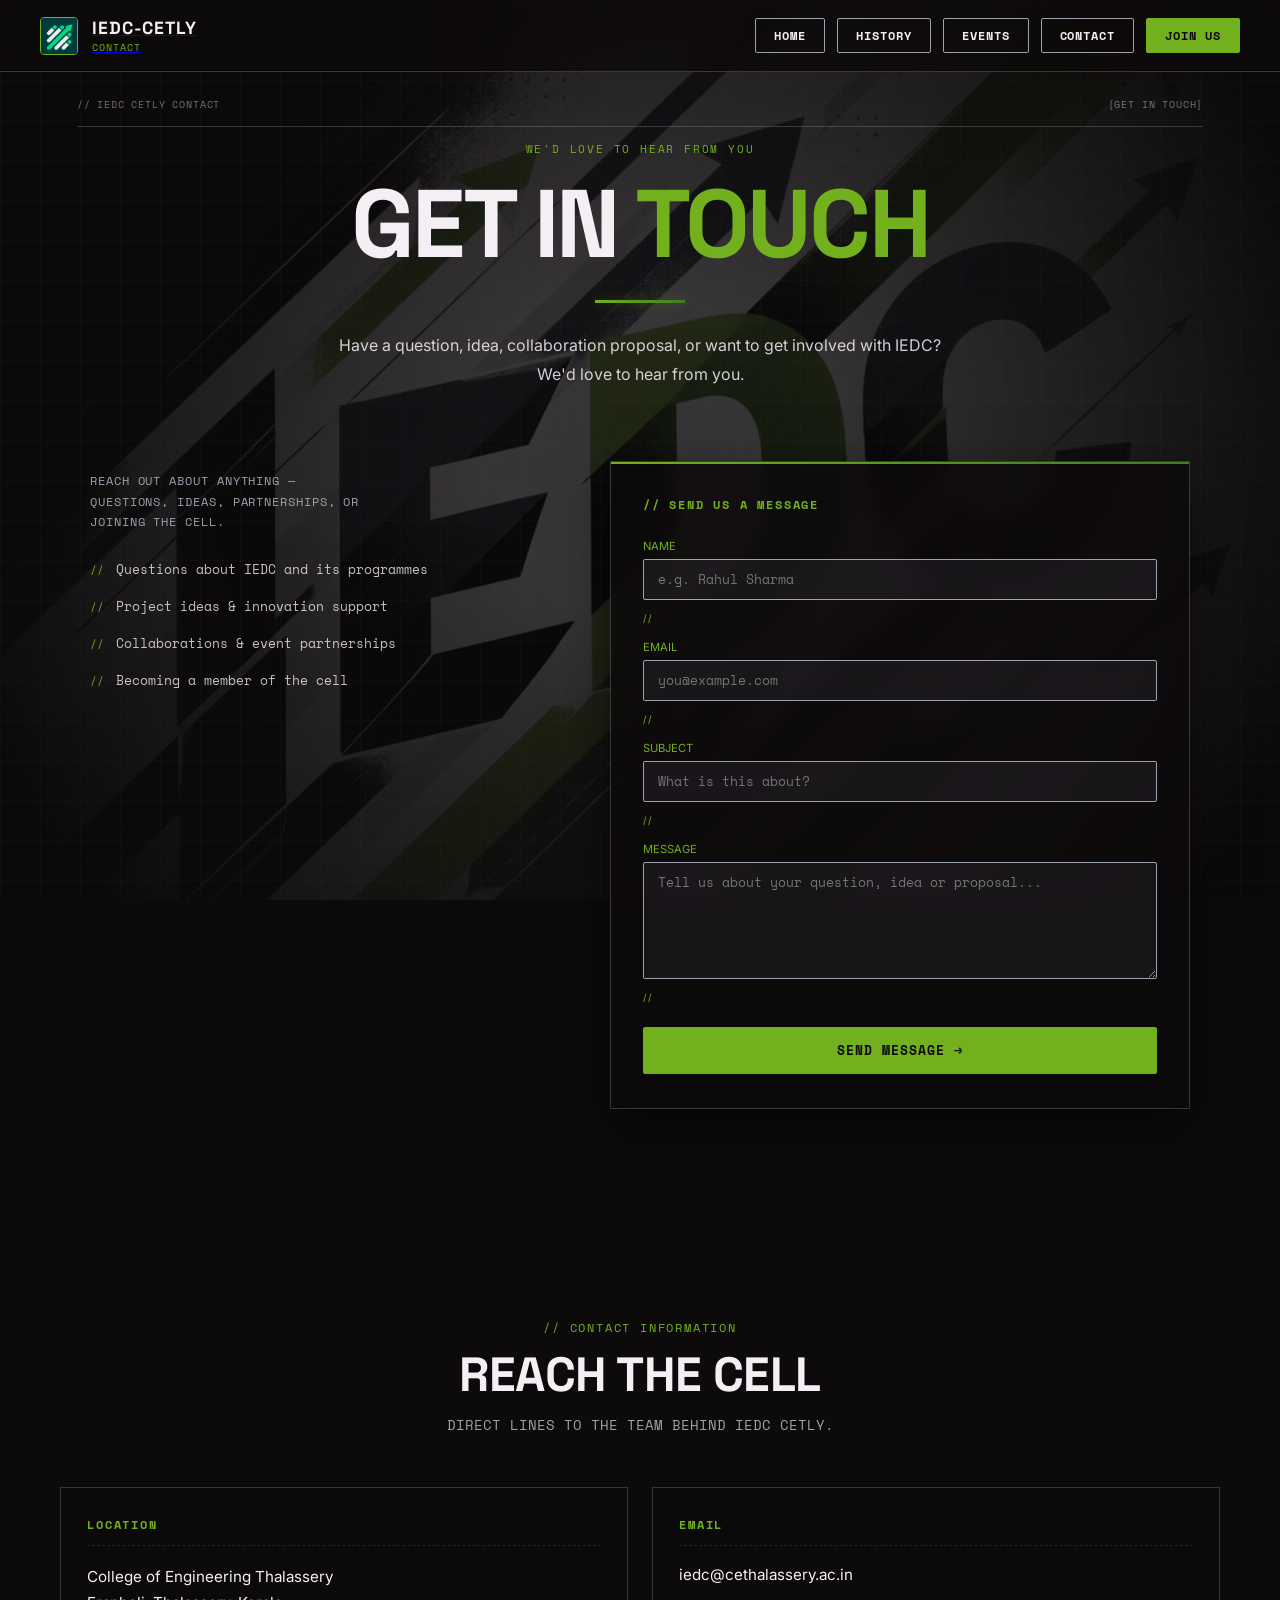
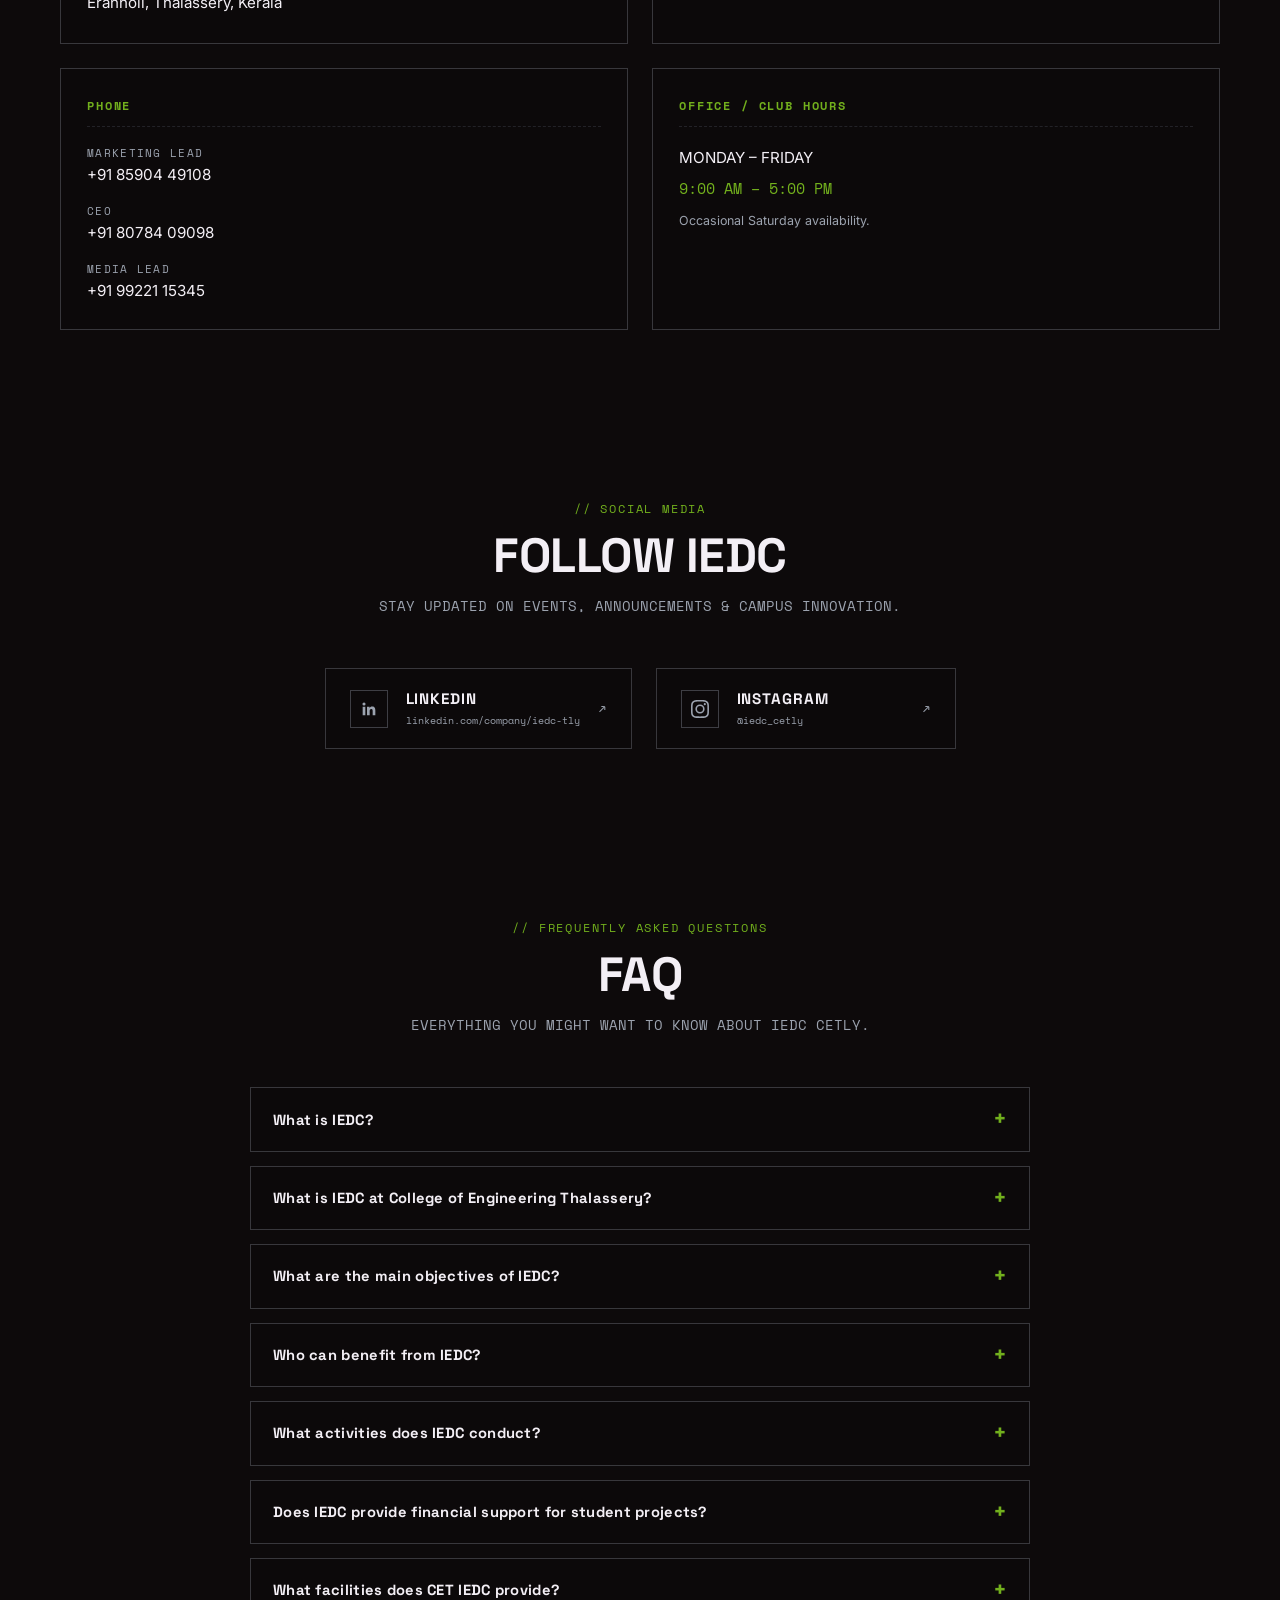
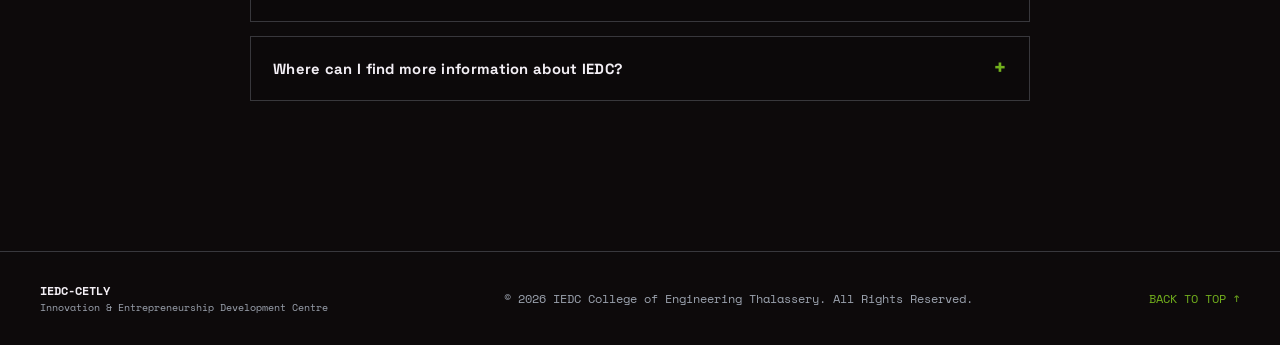
==== commit 7ee7539e: "Add contact page feature and update navigation links across site" ====
--- a/contact.html
+++ b/contact.html
@@ -70,8 +70,11 @@
       <a href="events.html" class="btn btn-outline font-mono event-link">
         EVENTS
       </a>
-      <a href="contact.html" class="btn btn-primary font-mono contact-link" aria-current="page">
+      <a href="contact.html" class="btn btn-outline font-mono contact-link" aria-current="page">
         CONTACT
+      </a>
+      <a href="join.html" class="btn btn-primary font-mono">
+        JOIN US
       </a>
     </nav>
   </header>
--- a/style.css
+++ b/style.css
@@ -220,10 +220,7 @@
   border: 1px solid var(--color-gray);
 }
 
-.history-link,
-.event-link,
-.contact-link,
-.open-events {
+.history-link {
   text-decoration: none;
 }
 
@@ -931,7 +928,27 @@
 }
 
 /* Forms */
-.join-form {
+.contact-details {
+  margin-bottom: 20px;
+}
+
+.contact-row {
+  display: flex;
+  flex-direction: column;
+  font-size: 0.75rem;
+  margin-bottom: 10px;
+}
+
+.contact-row .label {
+  color: var(--color-green-light);
+  font-weight: 700;
+}
+
+.contact-row .val {
+  color: var(--color-light);
+}
+
+.contact-form, .join-form {
   display: flex;
   flex-direction: column;
   gap: 14px;
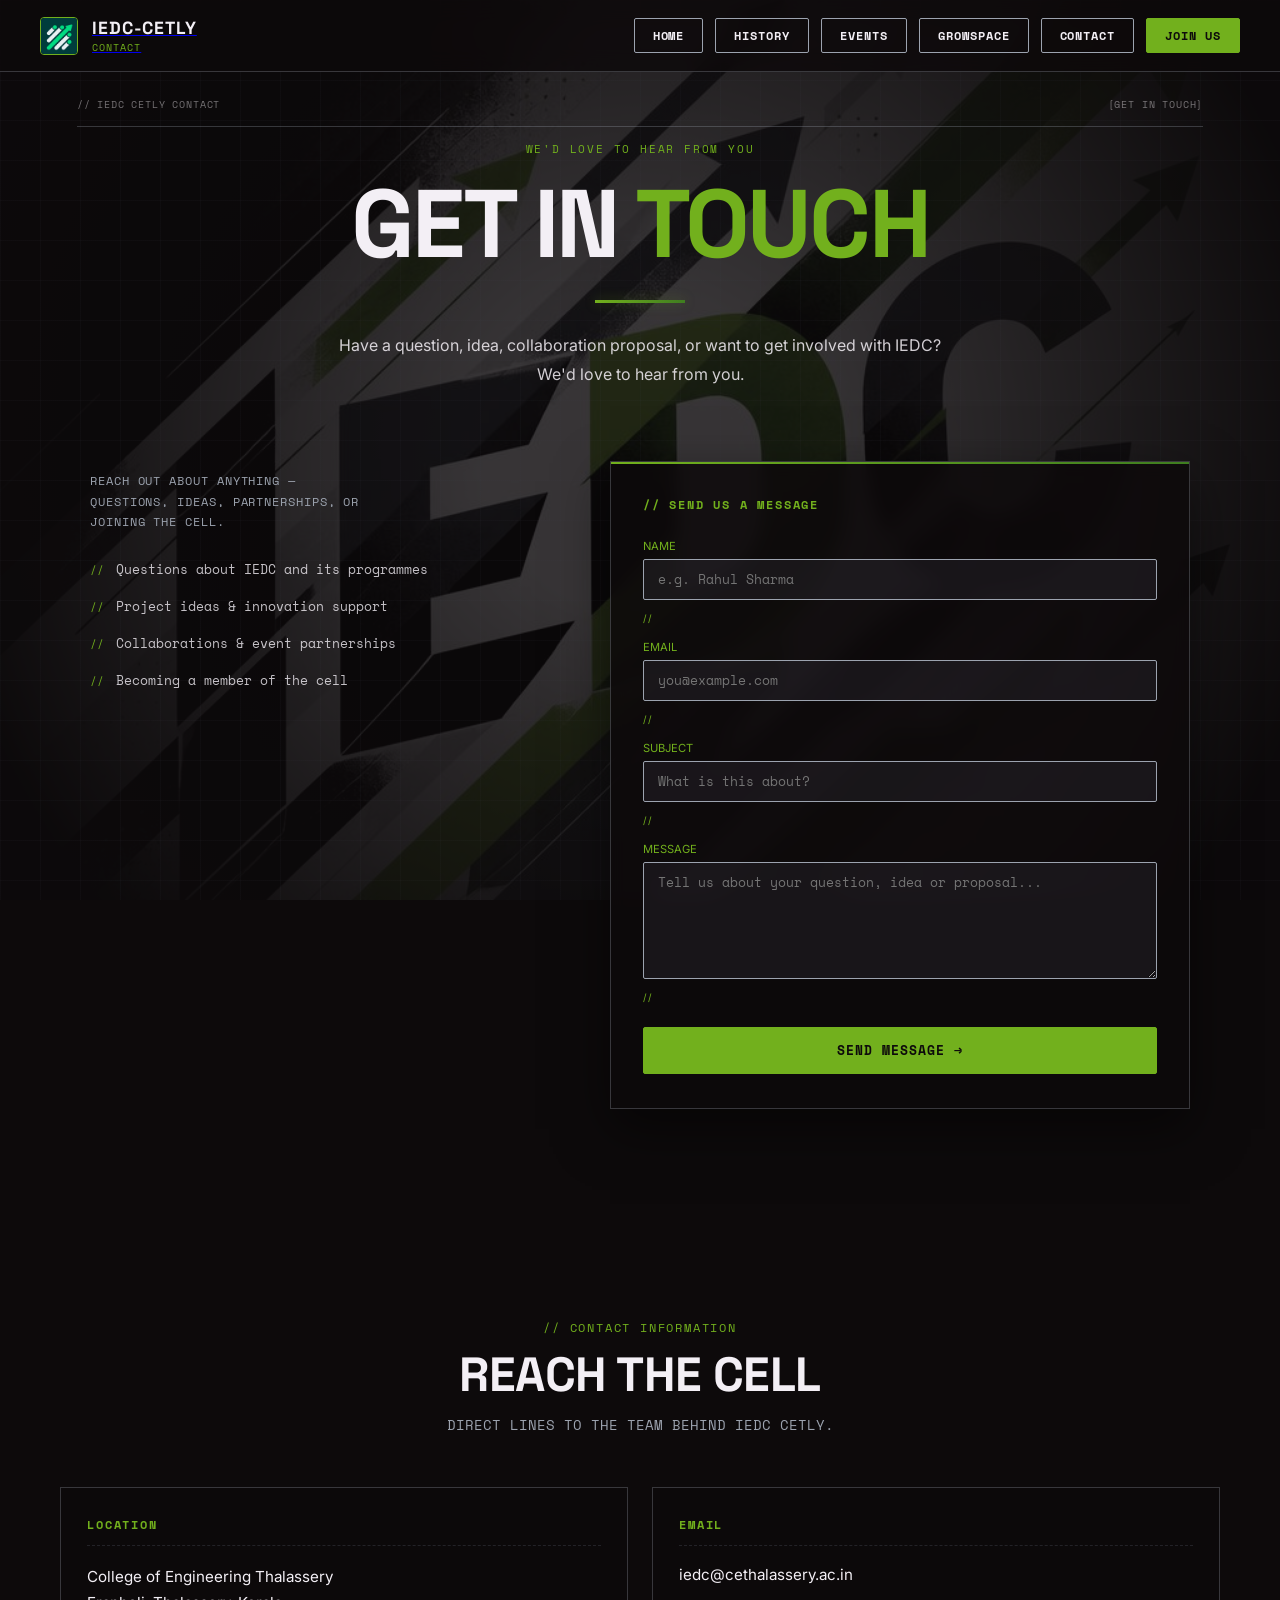
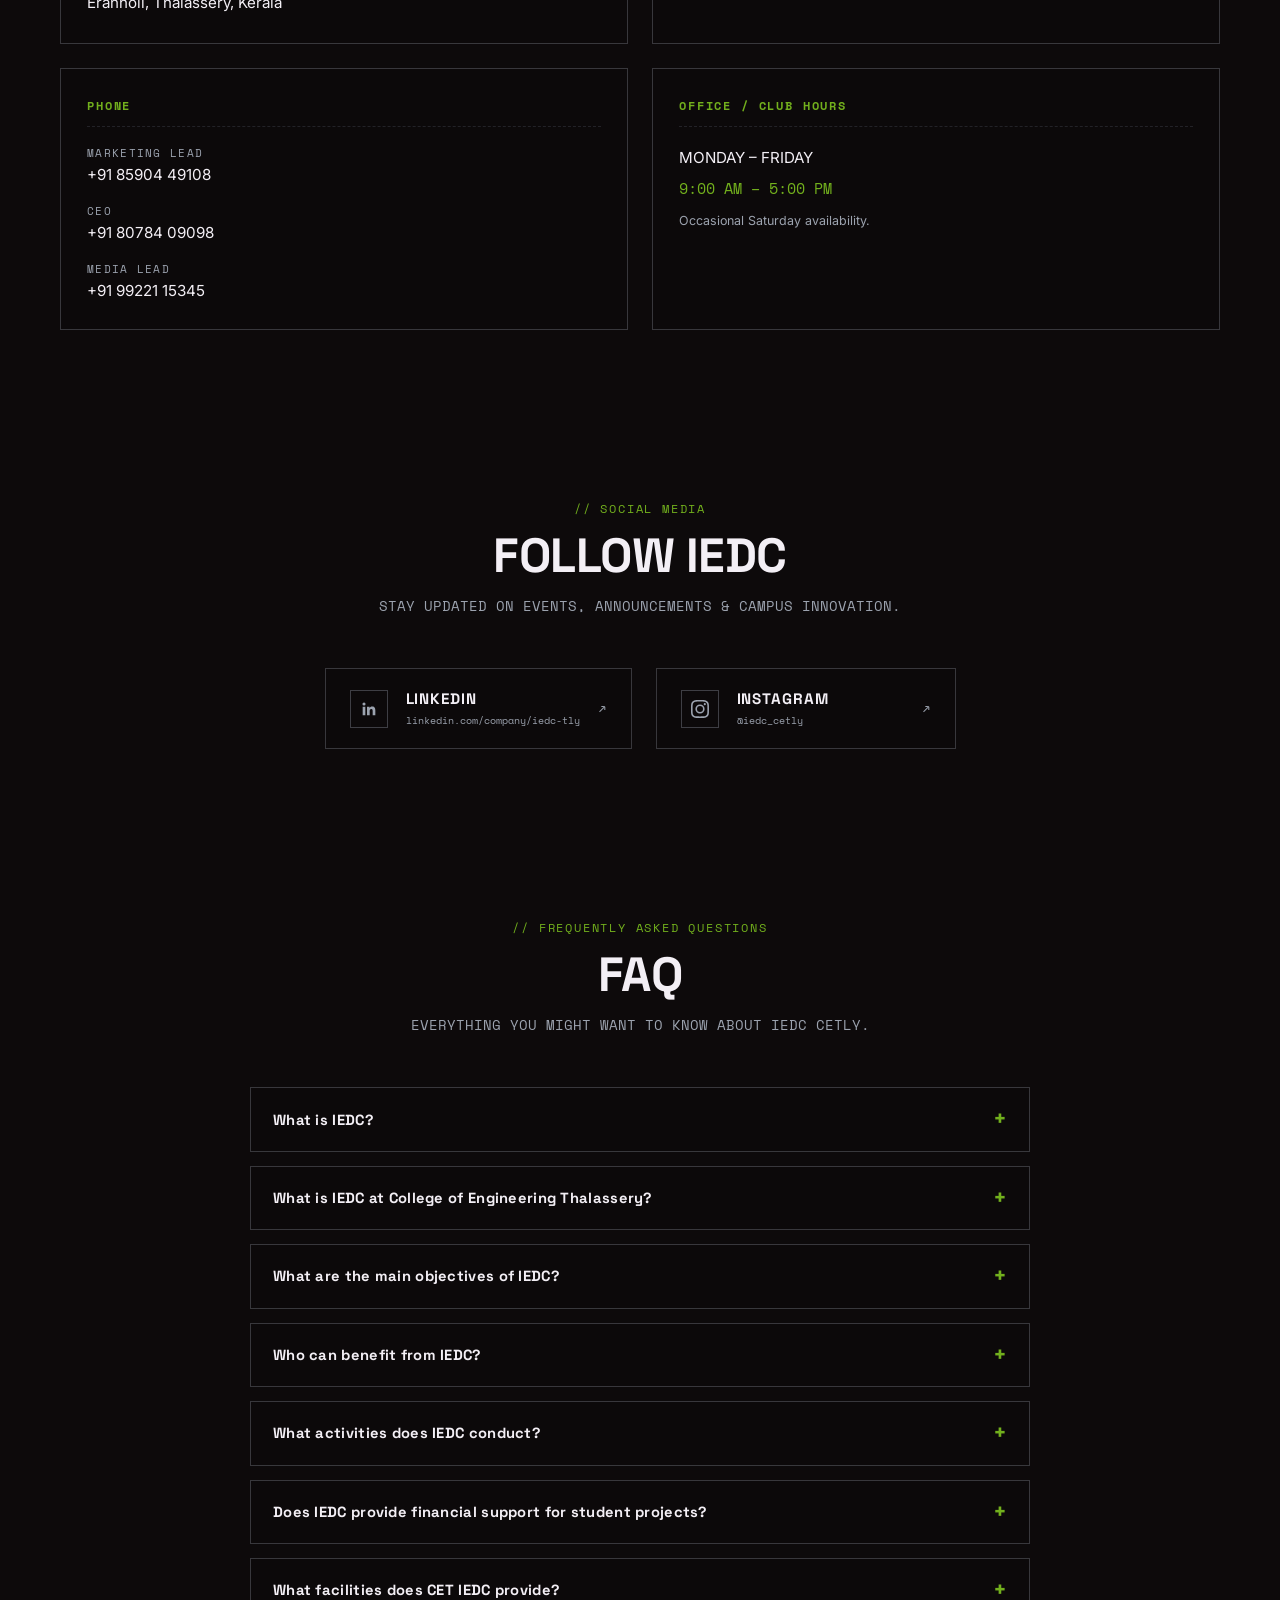
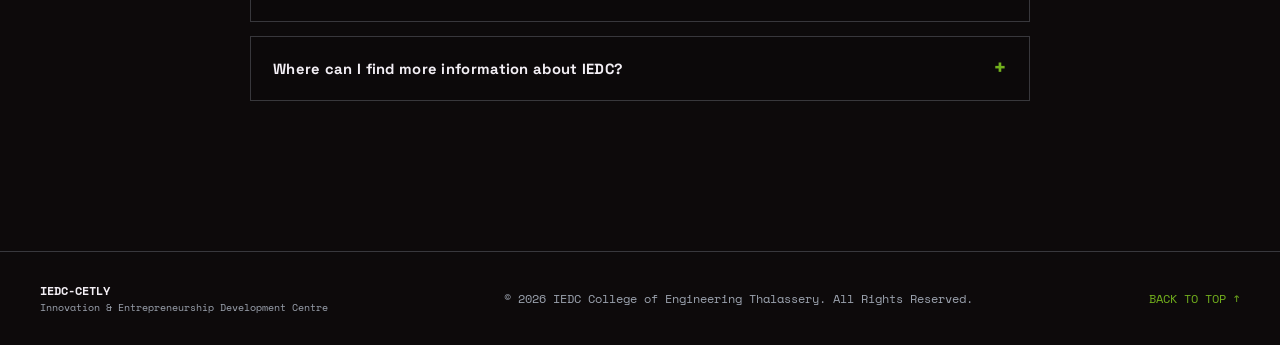
==== commit 436301ac: "Add Growspace page with digital logbook and Google Sheets integration" ====
--- a/contact.html
+++ b/contact.html
@@ -69,6 +69,9 @@
       </a>
       <a href="events.html" class="btn btn-outline font-mono event-link">
         EVENTS
+      </a>
+      <a href="growspace.html" class="btn btn-outline font-mono">
+        GROWSPACE
       </a>
       <a href="contact.html" class="btn btn-outline font-mono contact-link" aria-current="page">
         CONTACT
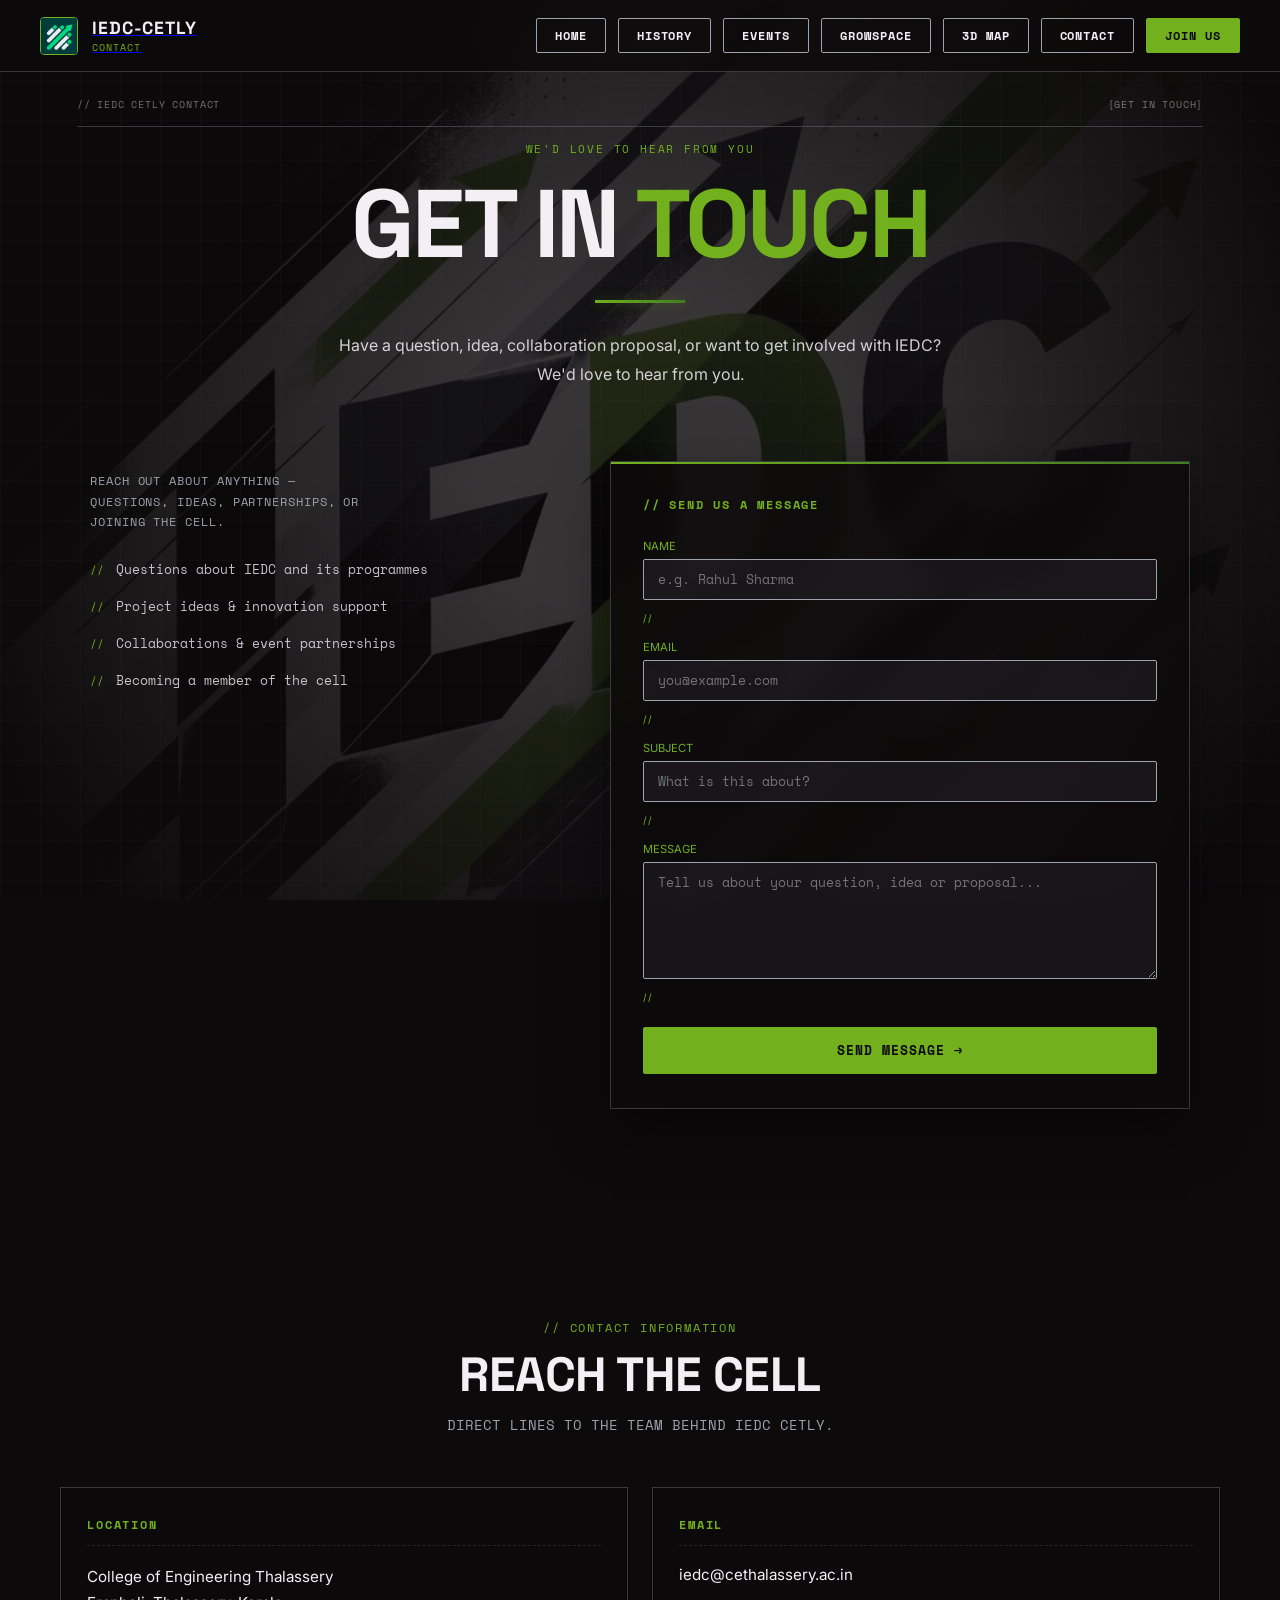
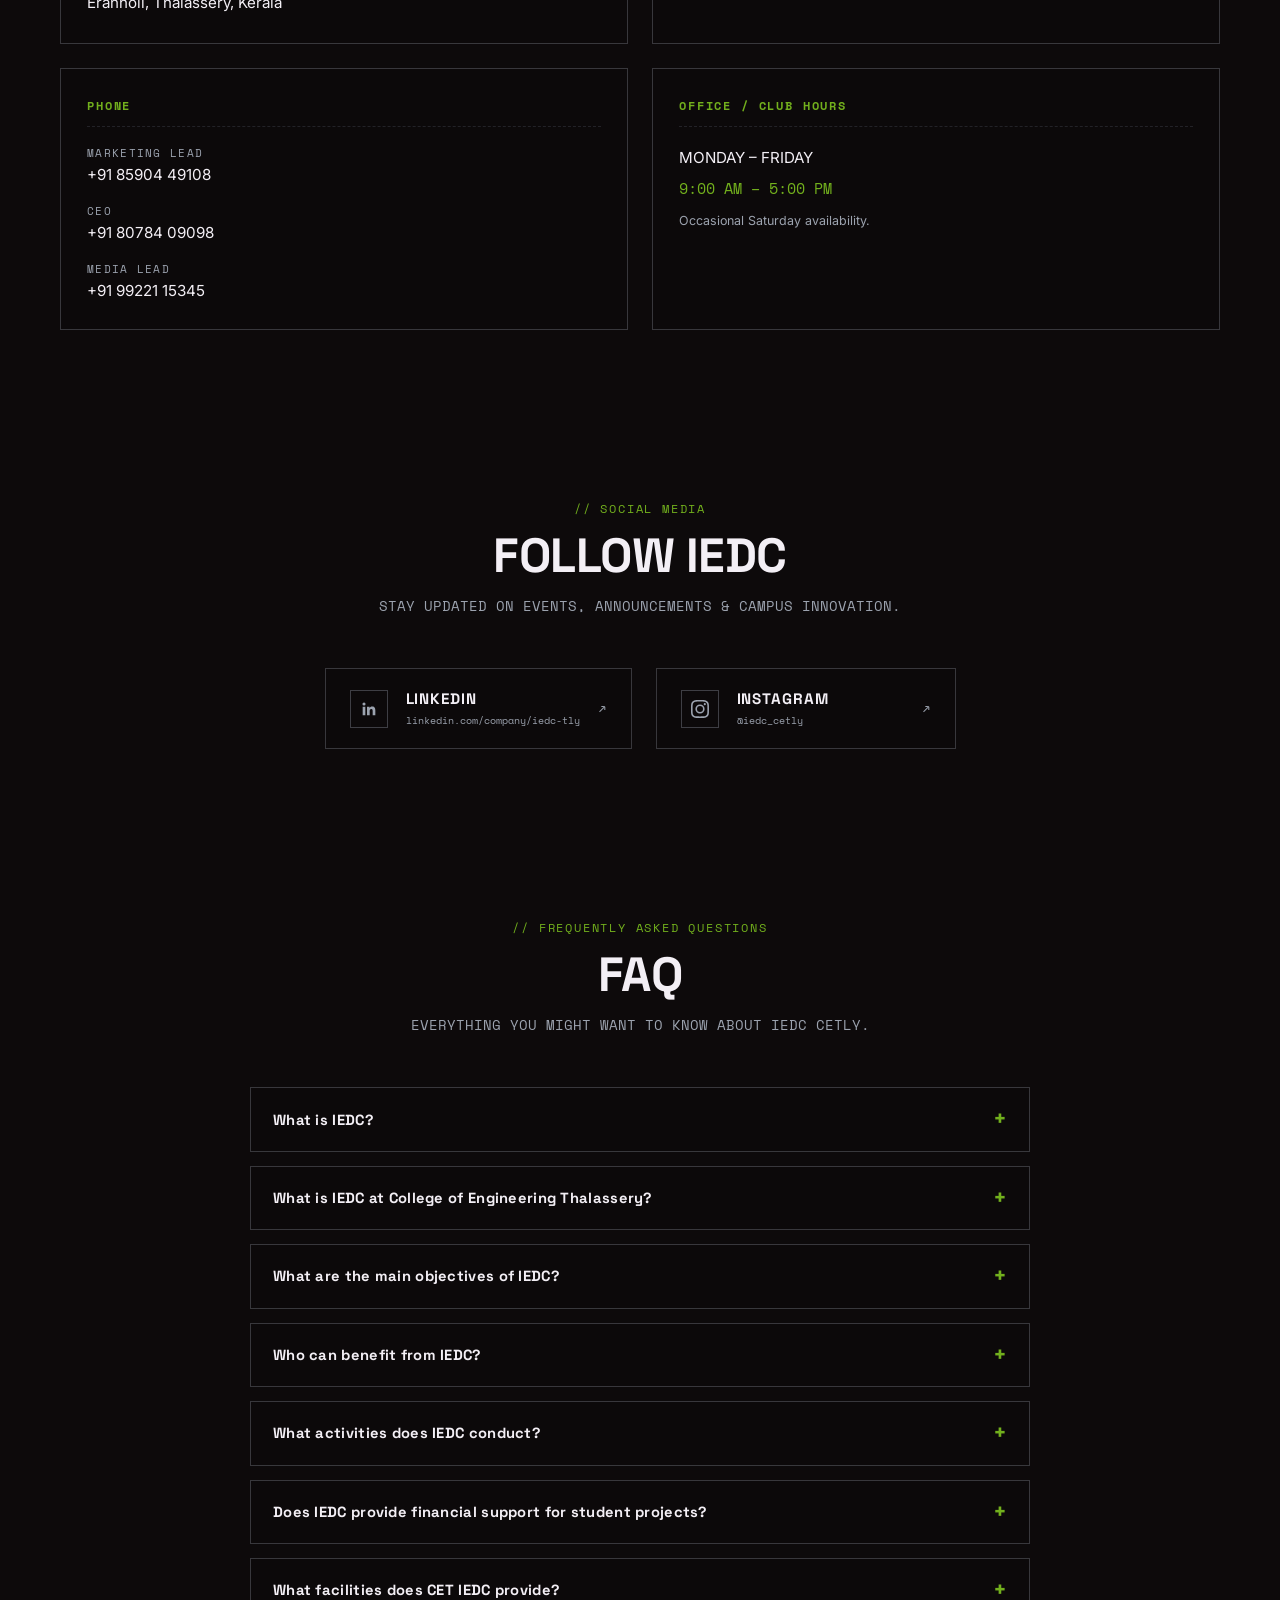
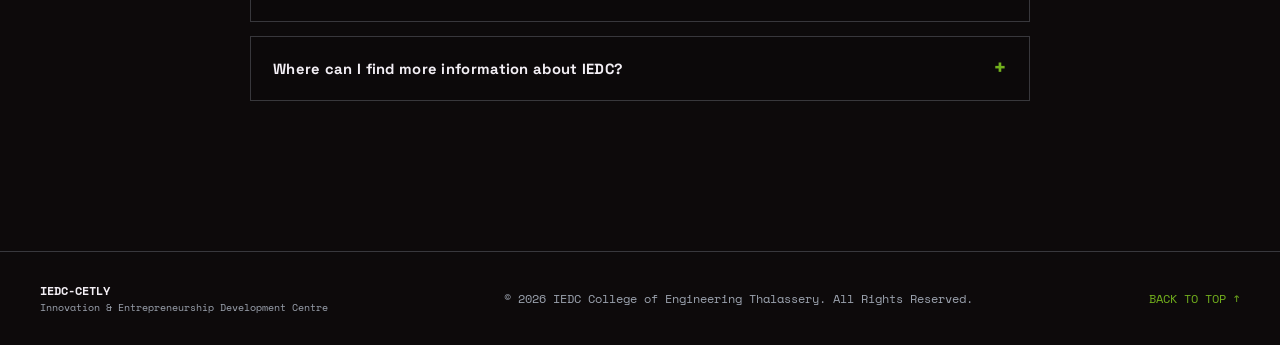
==== commit f2d3ea55: "Add interactive 3D campus map with 360 view and IEDC hub" ====
--- a/contact.html
+++ b/contact.html
@@ -72,6 +72,9 @@
       </a>
       <a href="growspace.html" class="btn btn-outline font-mono">
         GROWSPACE
+      </a>
+      <a href="map.html" class="btn btn-outline font-mono">
+        3D MAP
       </a>
       <a href="contact.html" class="btn btn-outline font-mono contact-link" aria-current="page">
         CONTACT
